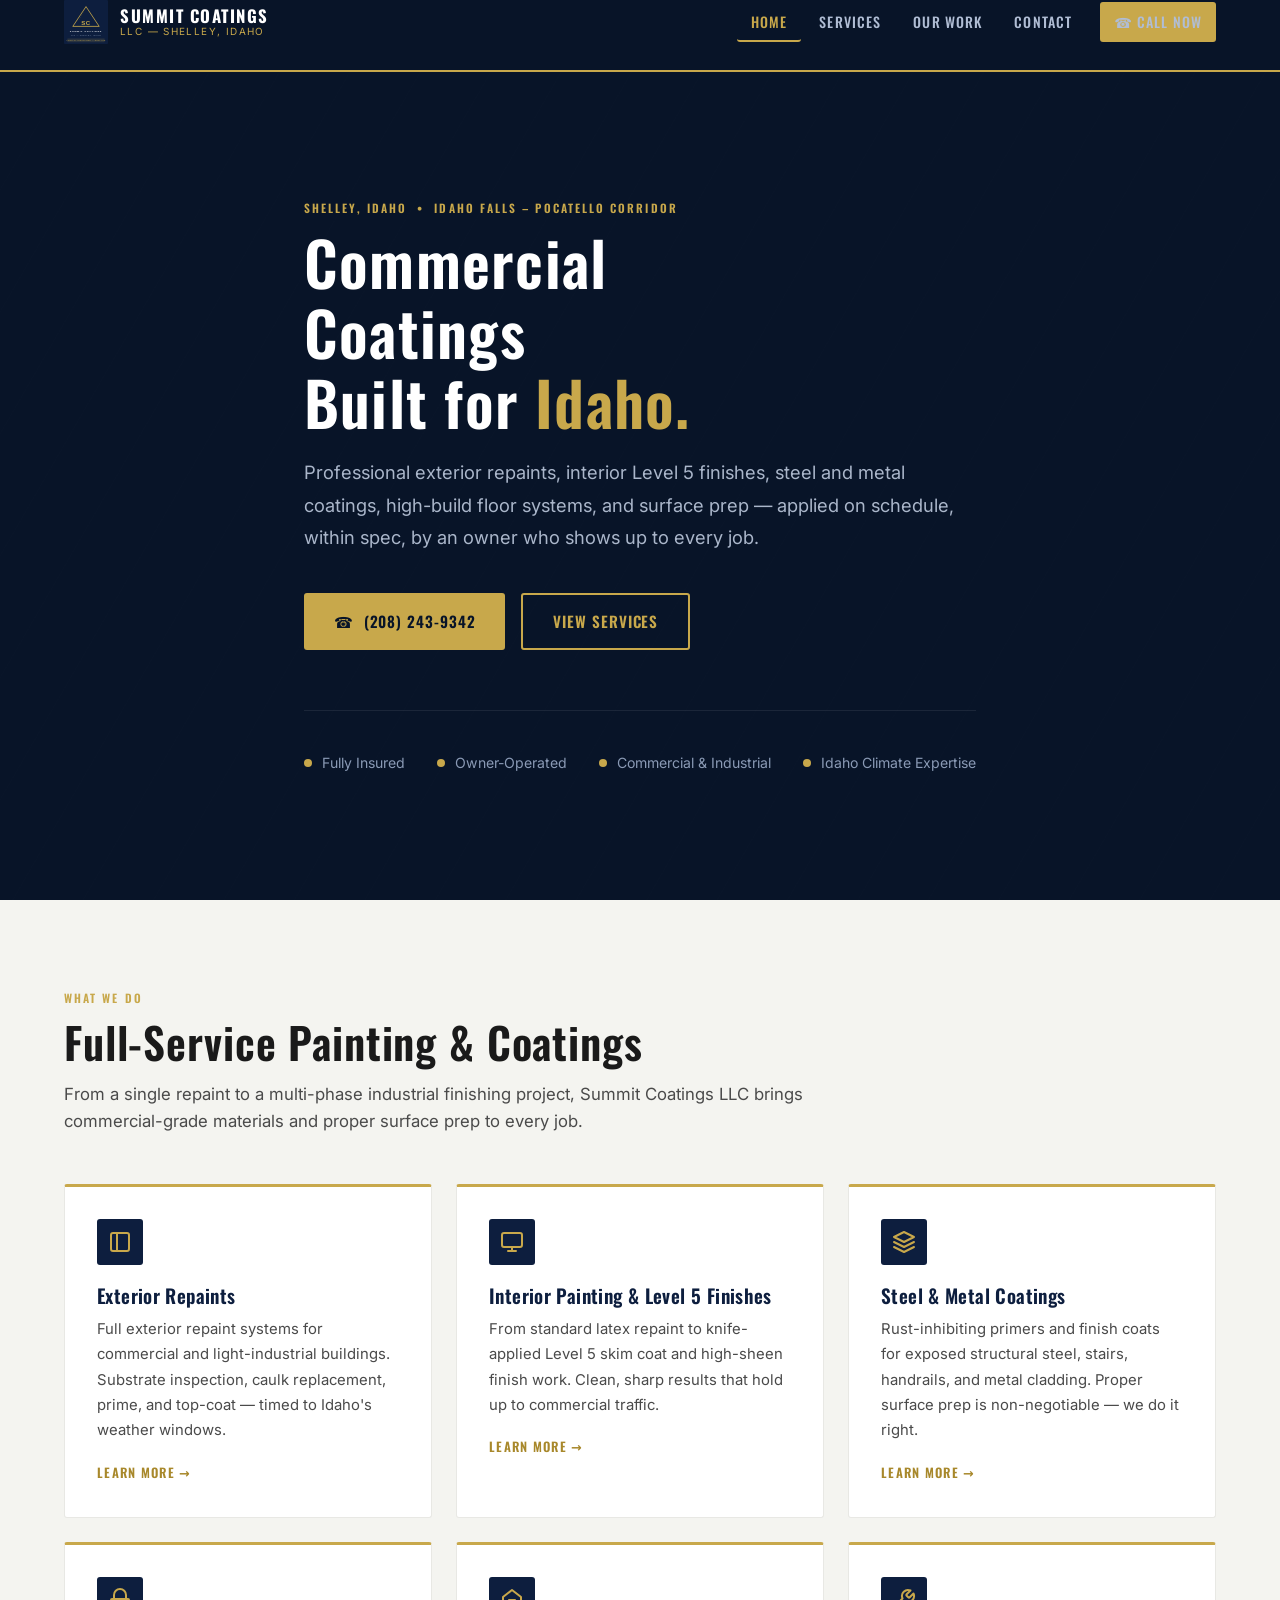
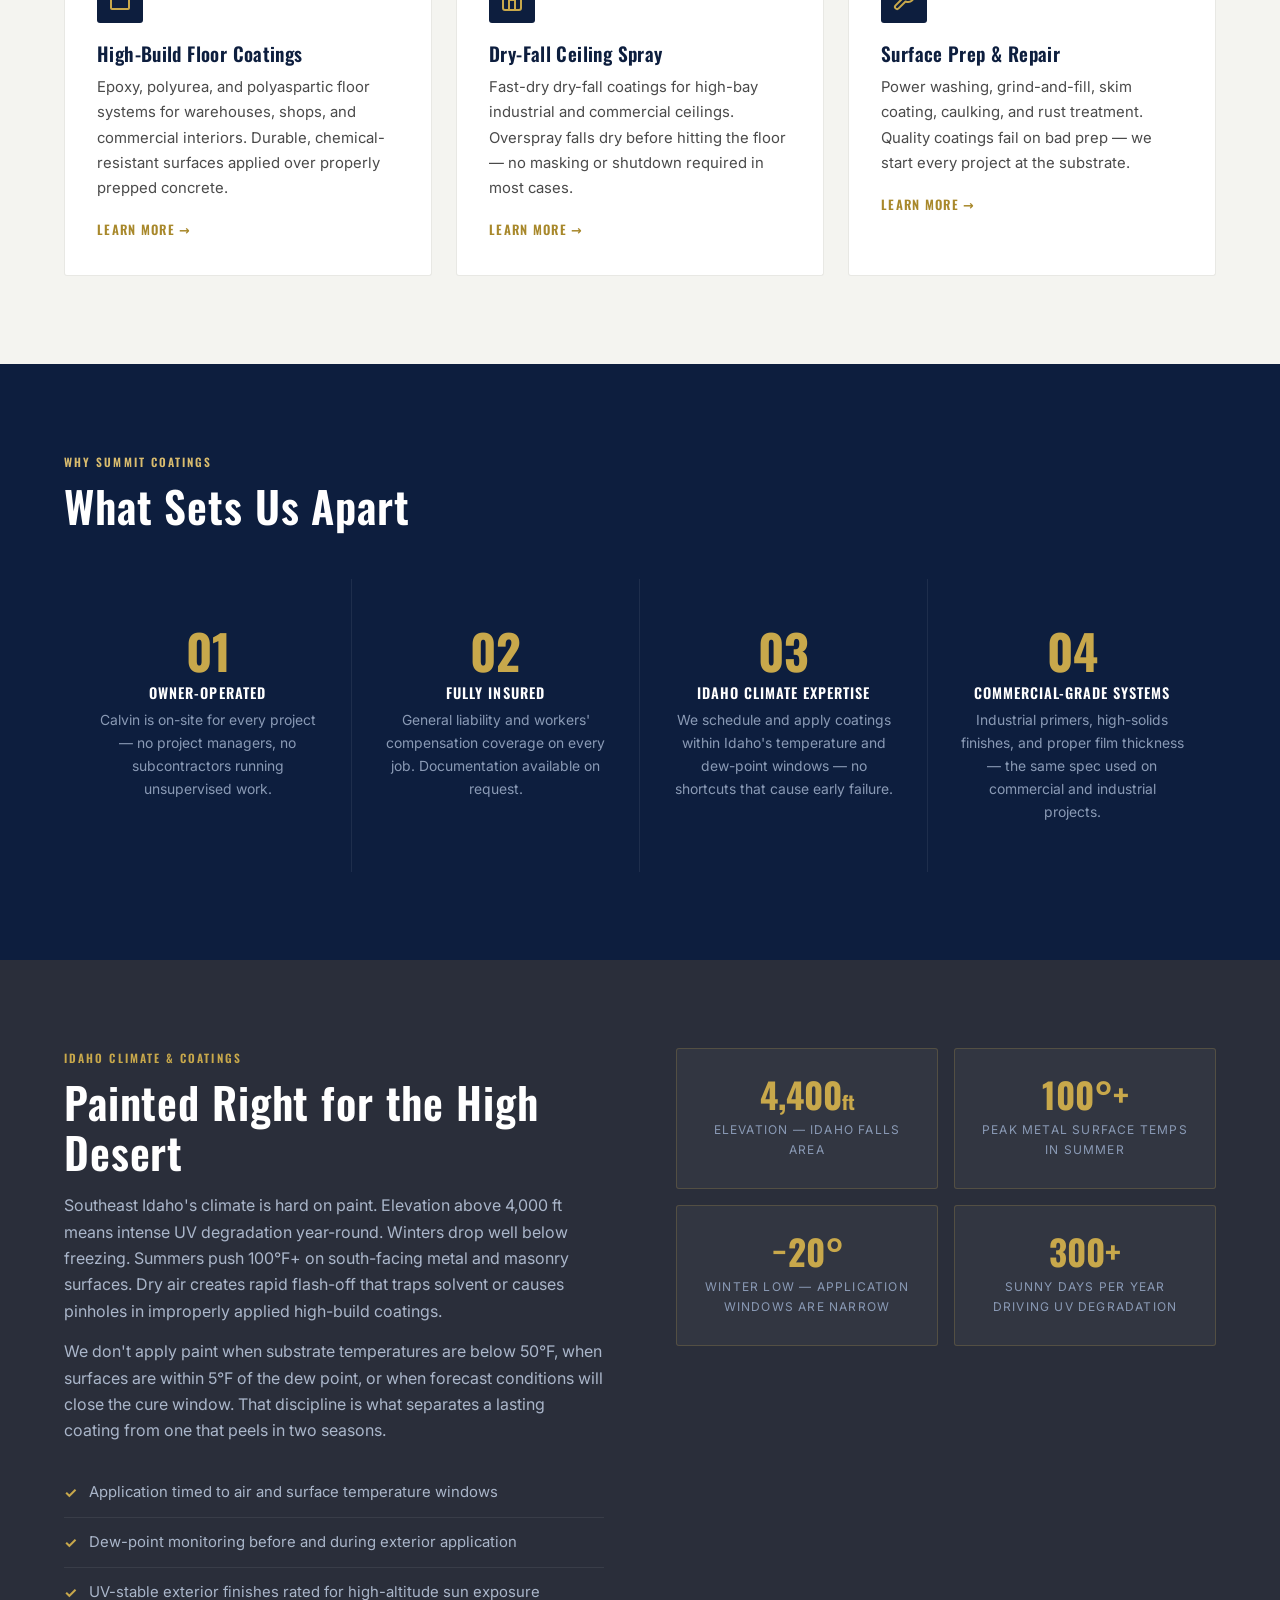
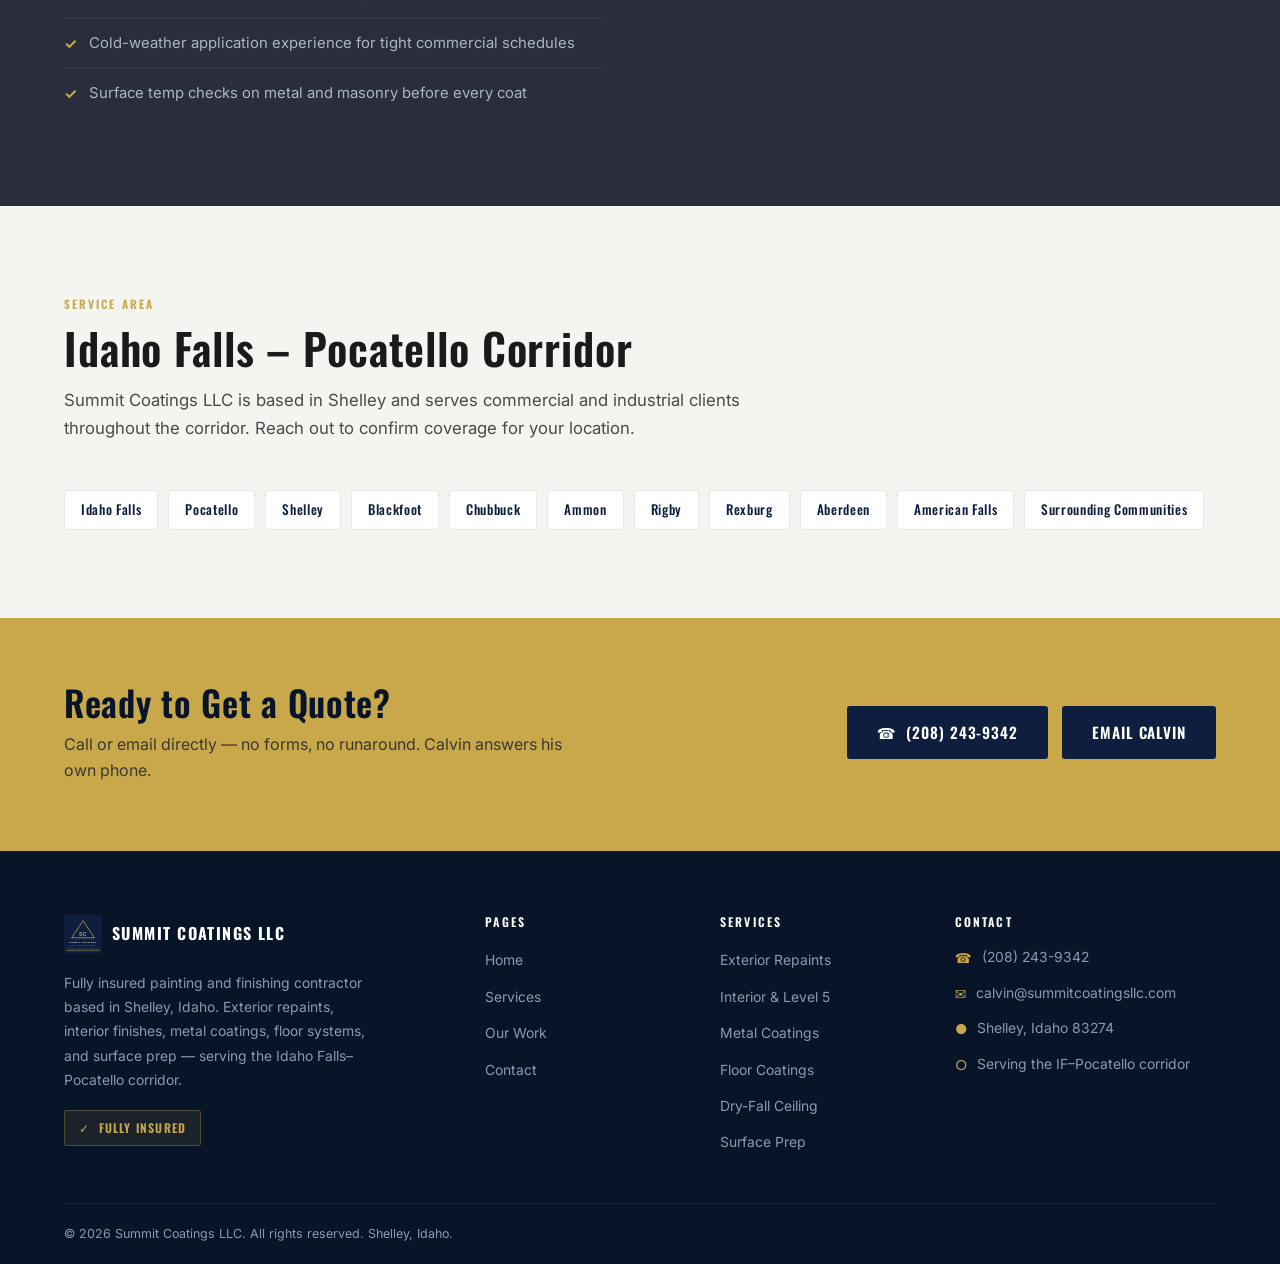
==== index.html @ 4058d441 "Initial commit: Summit Coatings LLC marketing site (4 pages, mobile-responsive, no framework)" ====
<!DOCTYPE html>
<html lang="en">
<head>
  <meta charset="UTF-8">
  <meta name="viewport" content="width=device-width, initial-scale=1.0">
  <title>Summit Coatings LLC — Commercial Painting & Coatings | Shelley, Idaho</title>
  <meta name="description" content="Summit Coatings LLC is a fully insured painting and finishing contractor based in Shelley, Idaho, serving the Idaho Falls–Pocatello corridor. Exterior repaints, interior Level 5 finishes, metal coatings, floor systems, and more.">
  <link rel="stylesheet" href="css/styles.css">
  <!-- Favicon placeholder — add favicon.ico/favicon.svg to root when available -->
</head>
<body>

  <!-- ======================================================
       HEADER
  ====================================================== -->
  <header class="site-header" id="site-header">
    <div class="container">
      <div class="header-inner">

        <a href="index.html" class="site-logo">
          <!-- Replace images/logo.svg with your actual logo file (PNG or SVG recommended) -->
          <img src="images/logo.svg" alt="Summit Coatings LLC" width="44" height="44">
          <div class="logo-text">
            <span class="co">Summit Coatings</span>
            <span class="tl">LLC &mdash; Shelley, Idaho</span>
          </div>
        </a>

        <nav class="site-nav" id="site-nav" aria-label="Primary navigation">
          <a href="index.html" class="active">Home</a>
          <a href="services.html">Services</a>
          <a href="portfolio.html">Our Work</a>
          <a href="contact.html">Contact</a>
          <a href="tel:+12082439342" class="btn btn--gold nav-cta">&#9742; Call Now</a>
        </nav>

        <button class="hamburger" id="hamburger" aria-label="Toggle navigation menu" aria-expanded="false">
          <span></span><span></span><span></span>
        </button>

      </div>
    </div>
  </header>

  <!-- Mobile navigation overlay -->
  <nav class="mobile-nav" id="mobile-nav" aria-label="Mobile navigation">
    <a href="index.html" class="active">Home</a>
    <a href="services.html">Services</a>
    <a href="portfolio.html">Our Work</a>
    <a href="contact.html">Contact</a>
    <div class="mobile-cta">
      <a href="tel:+12082439342" class="btn btn--gold">&#9742;&nbsp; (208) 243-9342</a>
      <a href="mailto:calvin@summitcoatingsllc.com" class="btn btn--outline">Email Us</a>
    </div>
  </nav>


  <!-- ======================================================
       HERO
  ====================================================== -->
  <section class="home-hero" aria-label="Hero">
    <!-- Replace images/hero-bg.jpg with a high-quality job site or finished project photo -->
    <div class="hero-bg" role="presentation"></div>

    <div class="container">
      <div class="home-hero-content">
        <span class="label">Shelley, Idaho &nbsp;&bull;&nbsp; Idaho Falls – Pocatello Corridor</span>
        <h1>Commercial Coatings<br>Built for <em>Idaho.</em></h1>
        <p class="hero-sub">
          Professional exterior repaints, interior Level&nbsp;5 finishes, steel and metal coatings,
          high-build floor systems, and surface prep — applied on schedule, within spec,
          by an owner who shows up to every job.
        </p>
        <div class="hero-actions">
          <a href="tel:+12082439342" class="btn btn--gold">&#9742;&nbsp; (208) 243-9342</a>
          <a href="services.html" class="btn btn--outline">View Services</a>
        </div>

        <div class="hero-trust">
          <div class="trust-item"><span class="trust-dot"></span> Fully Insured</div>
          <div class="trust-item"><span class="trust-dot"></span> Owner-Operated</div>
          <div class="trust-item"><span class="trust-dot"></span> Commercial &amp; Industrial</div>
          <div class="trust-item"><span class="trust-dot"></span> Idaho Climate Expertise</div>
        </div>
      </div>
    </div>
  </section>


  <!-- ======================================================
       SERVICES OVERVIEW
  ====================================================== -->
  <section class="section section--tint" id="services-overview">
    <div class="container">
      <div class="sec-hd fade-in">
        <span class="label">What We Do</span>
        <h2>Full-Service Painting &amp; Coatings</h2>
        <p>From a single repaint to a multi-phase industrial finishing project, Summit Coatings LLC brings commercial-grade materials and proper surface prep to every job.</p>
      </div>

      <div class="services-grid">

        <div class="svc-card fade-in delay-1">
          <div class="card-icon" aria-hidden="true">
            <svg width="24" height="24" viewBox="0 0 24 24" fill="none" stroke="currentColor" stroke-width="2" stroke-linecap="round" stroke-linejoin="round"><rect x="3" y="3" width="18" height="18" rx="2"/><path d="M9 3v18"/></svg>
          </div>
          <h3>Exterior Repaints</h3>
          <p>Full exterior repaint systems for commercial and light-industrial buildings. Substrate inspection, caulk replacement, prime, and top-coat — timed to Idaho's weather windows.</p>
          <a href="services.html#exterior" class="card-more">Learn more &rarr;</a>
        </div>

        <div class="svc-card fade-in delay-2">
          <div class="card-icon" aria-hidden="true">
            <svg width="24" height="24" viewBox="0 0 24 24" fill="none" stroke="currentColor" stroke-width="2" stroke-linecap="round" stroke-linejoin="round"><rect x="2" y="3" width="20" height="14" rx="2"/><path d="M8 21h8M12 17v4"/></svg>
          </div>
          <h3>Interior Painting &amp; Level&nbsp;5 Finishes</h3>
          <p>From standard latex repaint to knife-applied Level&nbsp;5 skim coat and high-sheen finish work. Clean, sharp results that hold up to commercial traffic.</p>
          <a href="services.html#interior" class="card-more">Learn more &rarr;</a>
        </div>

        <div class="svc-card fade-in delay-3">
          <div class="card-icon" aria-hidden="true">
            <svg width="24" height="24" viewBox="0 0 24 24" fill="none" stroke="currentColor" stroke-width="2" stroke-linecap="round" stroke-linejoin="round"><path d="M12 2L2 7l10 5 10-5-10-5z"/><path d="M2 17l10 5 10-5"/><path d="M2 12l10 5 10-5"/></svg>
          </div>
          <h3>Steel &amp; Metal Coatings</h3>
          <p>Rust-inhibiting primers and finish coats for exposed structural steel, stairs, handrails, and metal cladding. Proper surface prep is non-negotiable — we do it right.</p>
          <a href="services.html#metal" class="card-more">Learn more &rarr;</a>
        </div>

        <div class="svc-card fade-in delay-1">
          <div class="card-icon" aria-hidden="true">
            <svg width="24" height="24" viewBox="0 0 24 24" fill="none" stroke="currentColor" stroke-width="2" stroke-linecap="round" stroke-linejoin="round"><rect x="3" y="11" width="18" height="10" rx="1"/><path d="M6 11V7a6 6 0 0 1 12 0v4"/></svg>
          </div>
          <h3>High-Build Floor Coatings</h3>
          <p>Epoxy, polyurea, and polyaspartic floor systems for warehouses, shops, and commercial interiors. Durable, chemical-resistant surfaces applied over properly prepped concrete.</p>
          <a href="services.html#floor" class="card-more">Learn more &rarr;</a>
        </div>

        <div class="svc-card fade-in delay-2">
          <div class="card-icon" aria-hidden="true">
            <svg width="24" height="24" viewBox="0 0 24 24" fill="none" stroke="currentColor" stroke-width="2" stroke-linecap="round" stroke-linejoin="round"><path d="M3 9l9-7 9 7v11a2 2 0 0 1-2 2H5a2 2 0 0 1-2-2z"/><polyline points="9 22 9 12 15 12 15 22"/></svg>
          </div>
          <h3>Dry-Fall Ceiling Spray</h3>
          <p>Fast-dry dry-fall coatings for high-bay industrial and commercial ceilings. Overspray falls dry before hitting the floor — no masking or shutdown required in most cases.</p>
          <a href="services.html#ceiling" class="card-more">Learn more &rarr;</a>
        </div>

        <div class="svc-card fade-in delay-3">
          <div class="card-icon" aria-hidden="true">
            <svg width="24" height="24" viewBox="0 0 24 24" fill="none" stroke="currentColor" stroke-width="2" stroke-linecap="round" stroke-linejoin="round"><path d="M14.7 6.3a1 1 0 0 0 0 1.4l1.6 1.6a1 1 0 0 0 1.4 0l3.77-3.77a6 6 0 0 1-7.94 7.94l-6.91 6.91a2.12 2.12 0 0 1-3-3l6.91-6.91a6 6 0 0 1 7.94-7.94l-3.76 3.76z"/></svg>
          </div>
          <h3>Surface Prep &amp; Repair</h3>
          <p>Power washing, grind-and-fill, skim coating, caulking, and rust treatment. Quality coatings fail on bad prep — we start every project at the substrate.</p>
          <a href="services.html#prep" class="card-more">Learn more &rarr;</a>
        </div>

      </div>
    </div>
  </section>


  <!-- ======================================================
       WHY SUMMIT COATINGS
  ====================================================== -->
  <section class="section section--dark" id="why-us">
    <div class="container">
      <div class="sec-hd sec-hd--light fade-in">
        <span class="label">Why Summit Coatings</span>
        <h2>What Sets Us Apart</h2>
      </div>
      <div class="why-grid">
        <div class="why-item fade-in delay-1">
          <div class="why-num">01</div>
          <h4>Owner-Operated</h4>
          <p>Calvin is on-site for every project — no project managers, no subcontractors running unsupervised work.</p>
        </div>
        <div class="why-item fade-in delay-2">
          <div class="why-num">02</div>
          <h4>Fully Insured</h4>
          <p>General liability and workers' compensation coverage on every job. Documentation available on request.</p>
        </div>
        <div class="why-item fade-in delay-3">
          <div class="why-num">03</div>
          <h4>Idaho Climate Expertise</h4>
          <p>We schedule and apply coatings within Idaho's temperature and dew-point windows — no shortcuts that cause early failure.</p>
        </div>
        <div class="why-item fade-in delay-4">
          <div class="why-num">04</div>
          <h4>Commercial-Grade Systems</h4>
          <p>Industrial primers, high-solids finishes, and proper film thickness — the same spec used on commercial and industrial projects.</p>
        </div>
      </div>
    </div>
  </section>


  <!-- ======================================================
       IDAHO CLIMATE CALLOUT
  ====================================================== -->
  <section class="section section--graph" id="idaho-climate">
    <div class="container">
      <div class="climate-wrap">

        <div class="fade-in">
          <span class="label">Idaho Climate &amp; Coatings</span>
          <h2>Painted Right for the High Desert</h2>
          <p>
            Southeast Idaho's climate is hard on paint. Elevation above 4,000 ft means intense UV
            degradation year-round. Winters drop well below freezing. Summers push 100°F+ on south-facing
            metal and masonry surfaces. Dry air creates rapid flash-off that traps solvent or causes
            pinholes in improperly applied high-build coatings.
          </p>
          <p>
            We don't apply paint when substrate temperatures are below 50°F, when surfaces are within
            5°F of the dew point, or when forecast conditions will close the cure window. That discipline
            is what separates a lasting coating from one that peels in two seasons.
          </p>
          <ul class="climate-list">
            <li><span class="cli-check">&#10003;</span> Application timed to air and surface temperature windows</li>
            <li><span class="cli-check">&#10003;</span> Dew-point monitoring before and during exterior application</li>
            <li><span class="cli-check">&#10003;</span> UV-stable exterior finishes rated for high-altitude sun exposure</li>
            <li><span class="cli-check">&#10003;</span> Cold-weather application experience for tight commercial schedules</li>
            <li><span class="cli-check">&#10003;</span> Surface temp checks on metal and masonry before every coat</li>
          </ul>
        </div>

        <div class="fade-in delay-2">
          <div class="climate-stats">
            <div class="cli-stat">
              <div class="cli-val">4,400<span style="font-size:1.2rem">ft</span></div>
              <div class="cli-lbl">Elevation — Idaho Falls area</div>
            </div>
            <div class="cli-stat">
              <div class="cli-val">100°+</div>
              <div class="cli-lbl">Peak metal surface temps in summer</div>
            </div>
            <div class="cli-stat">
              <div class="cli-val">−20°</div>
              <div class="cli-lbl">Winter low &mdash; application windows are narrow</div>
            </div>
            <div class="cli-stat">
              <div class="cli-val">300+</div>
              <div class="cli-lbl">Sunny days per year driving UV degradation</div>
            </div>
          </div>
        </div>

      </div>
    </div>
  </section>


  <!-- ======================================================
       SERVICE AREA
  ====================================================== -->
  <section class="section service-area-section section--tint" id="service-area">
    <div class="container">
      <div class="sec-hd fade-in">
        <span class="label">Service Area</span>
        <h2>Idaho Falls – Pocatello Corridor</h2>
        <p>Summit Coatings LLC is based in Shelley and serves commercial and industrial clients throughout the corridor. Reach out to confirm coverage for your location.</p>
      </div>
      <div class="area-tags fade-in">
        <span class="area-tag">Idaho Falls</span>
        <span class="area-tag">Pocatello</span>
        <span class="area-tag">Shelley</span>
        <span class="area-tag">Blackfoot</span>
        <span class="area-tag">Chubbuck</span>
        <span class="area-tag">Ammon</span>
        <span class="area-tag">Rigby</span>
        <span class="area-tag">Rexburg</span>
        <span class="area-tag">Aberdeen</span>
        <span class="area-tag">American Falls</span>
        <span class="area-tag">Surrounding Communities</span>
      </div>
    </div>
  </section>


  <!-- ======================================================
       CTA BAND
  ====================================================== -->
  <section class="cta-band">
    <div class="container">
      <div class="cta-inner">
        <div class="cta-text">
          <h2>Ready to Get a Quote?</h2>
          <p>Call or email directly — no forms, no runaround. Calvin answers his own phone.</p>
        </div>
        <div class="cta-btns">
          <a href="tel:+12082439342" class="btn btn--navy">&#9742;&nbsp; (208) 243-9342</a>
          <a href="mailto:calvin@summitcoatingsllc.com" class="btn btn--navy">Email Calvin</a>
        </div>
      </div>
    </div>
  </section>


  <!-- ======================================================
       FOOTER
  ====================================================== -->
  <footer class="site-footer">
    <div class="container">
      <div class="footer-grid">

        <!-- Brand -->
        <div class="footer-brand">
          <div class="f-logo">
            <!-- Replace images/logo.svg with your actual logo file -->
            <img src="images/logo.svg" alt="Summit Coatings LLC" width="38" height="38">
            <span class="co">Summit Coatings LLC</span>
          </div>
          <p>Fully insured painting and finishing contractor based in Shelley, Idaho. Exterior repaints, interior finishes, metal coatings, floor systems, and surface prep — serving the Idaho Falls–Pocatello corridor.</p>
          <span class="f-insured">&#10003;&nbsp; Fully Insured</span>
        </div>

        <!-- Pages -->
        <div class="footer-col">
          <h4>Pages</h4>
          <ul>
            <li><a href="index.html">Home</a></li>
            <li><a href="services.html">Services</a></li>
            <li><a href="portfolio.html">Our Work</a></li>
            <li><a href="contact.html">Contact</a></li>
          </ul>
        </div>

        <!-- Services -->
        <div class="footer-col">
          <h4>Services</h4>
          <ul>
            <li><a href="services.html#exterior">Exterior Repaints</a></li>
            <li><a href="services.html#interior">Interior &amp; Level&nbsp;5</a></li>
            <li><a href="services.html#metal">Metal Coatings</a></li>
            <li><a href="services.html#floor">Floor Coatings</a></li>
            <li><a href="services.html#ceiling">Dry-Fall Ceiling</a></li>
            <li><a href="services.html#prep">Surface Prep</a></li>
          </ul>
        </div>

        <!-- Contact -->
        <div class="footer-col">
          <h4>Contact</h4>
          <div class="f-contact-item">
            <span class="ico">&#9742;</span>
            <a href="tel:+12082439342">(208) 243-9342</a>
          </div>
          <div class="f-contact-item">
            <span class="ico">&#9993;</span>
            <a href="mailto:calvin@summitcoatingsllc.com">calvin@summitcoatingsllc.com</a>
          </div>
          <div class="f-contact-item">
            <span class="ico">&#9679;</span>
            <span>Shelley, Idaho 83274</span>
          </div>
          <div class="f-contact-item">
            <span class="ico">&#9675;</span>
            <span>Serving the IF–Pocatello corridor</span>
          </div>
        </div>

      </div><!-- /footer-grid -->

      <div class="footer-bottom">
        <p>&copy; <span id="yr"></span> Summit Coatings LLC. All rights reserved. Shelley, Idaho.</p>

        <!-- ================================================
             LICENSE PLACEHOLDER
             When your Idaho contractor license is issued,
             replace this comment block with a visible span:
             <span class="f-lic">Idaho Contractor License #RCE-XXXXXX</span>
             ================================================ -->
        <span class="f-lic"><!-- Idaho Contractor License # — add when issued --></span>
      </div>

    </div>
  </footer>

  <script src="js/main.js"></script>
  <script>document.getElementById('yr').textContent = new Date().getFullYear();</script>
</body>
</html>
---- css/styles.css ----
/* =============================================================
   SUMMIT COATINGS LLC — MAIN STYLESHEET
   summitcoatingsllc.com
   ============================================================= */

/* --- Google Fonts --- */
@import url('https://fonts.googleapis.com/css2?family=Oswald:wght@400;500;600;700&family=Inter:wght@400;500;600&display=swap');

/* --- CSS Custom Properties --- */
:root {
  --navy:          #0d1e3e;
  --navy-dark:     #081428;
  --navy-mid:      #162a52;
  --graphite:      #2a2e3a;
  --graphite-mid:  #3d4251;
  --graphite-pale: #5a6272;
  --gold:          #c8a84b;
  --gold-light:    #d9bc6e;
  --gold-dark:     #a8882b;
  --white:         #ffffff;
  --off-white:     #f4f4f0;
  --light-grey:    #e8e8e4;
  --text-dark:     #1a1a1a;
  --text-mid:      #4a4a4a;
  --text-light:    #8a9ab5;

  --font-heading: 'Oswald', system-ui, sans-serif;
  --font-body:    'Inter', system-ui, -apple-system, sans-serif;

  --header-h:   72px;
  --max-w:      1200px;
  --sec-pad:    88px;
  --radius:     3px;

  --ease:       0.25s ease;
  --shadow-sm:  0 2px 8px rgba(0,0,0,0.12);
  --shadow-md:  0 4px 24px rgba(0,0,0,0.18);
  --shadow-lg:  0 8px 40px rgba(0,0,0,0.26);
}

/* --- Reset --- */
*, *::before, *::after { box-sizing: border-box; margin: 0; padding: 0; }
html  { scroll-behavior: smooth; font-size: 16px; }
body  {
  font-family: var(--font-body);
  color: var(--text-dark);
  background: var(--white);
  line-height: 1.65;
  -webkit-font-smoothing: antialiased;
}
img   { max-width: 100%; height: auto; display: block; }
a     { text-decoration: none; color: inherit; }
ul    { list-style: none; }
button { cursor: pointer; border: none; background: none; font-family: inherit; }

/* --- Typography --- */
h1, h2, h3, h4, h5 {
  font-family: var(--font-heading);
  font-weight: 600;
  line-height: 1.15;
  letter-spacing: 0.02em;
}
h1 { font-size: clamp(2.2rem, 5vw, 3.8rem); }
h2 { font-size: clamp(1.8rem, 3.5vw, 2.7rem); }
h3 { font-size: clamp(1.25rem, 2.5vw, 1.7rem); }
h4 { font-size: 1.1rem; }
p  { max-width: 68ch; }

.label {
  display: block;
  font-family: var(--font-heading);
  font-size: 0.72rem;
  font-weight: 600;
  letter-spacing: 0.18em;
  text-transform: uppercase;
  color: var(--gold);
  margin-bottom: 10px;
}

/* --- Layout --- */
.container {
  max-width: var(--max-w);
  margin: 0 auto;
  padding: 0 24px;
}
.section        { padding: var(--sec-pad) 0; }
.section--dark  { background: var(--navy);    color: var(--white); }
.section--graph { background: var(--graphite);color: var(--white); }
.section--tint  { background: var(--off-white); }

/* --- Buttons --- */
.btn {
  display: inline-flex;
  align-items: center;
  justify-content: center;
  gap: 8px;
  padding: 14px 30px;
  font-family: var(--font-heading);
  font-size: 0.95rem;
  font-weight: 600;
  letter-spacing: 0.06em;
  text-transform: uppercase;
  border-radius: var(--radius);
  transition: all var(--ease);
  white-space: nowrap;
  cursor: pointer;
}
.btn--gold {
  background: var(--gold);
  color: var(--navy-dark);
}
.btn--gold:hover {
  background: var(--gold-light);
  transform: translateY(-2px);
  box-shadow: var(--shadow-md);
}
.btn--outline {
  border: 2px solid var(--gold);
  color: var(--gold);
  background: transparent;
}
.btn--outline:hover {
  background: var(--gold);
  color: var(--navy-dark);
}
.btn--navy {
  background: var(--navy);
  color: var(--white);
}
.btn--navy:hover { background: var(--navy-mid); }

/* =============================================
   HEADER & NAVIGATION
   ============================================= */
.site-header {
  position: fixed;
  top: 0; left: 0; right: 0;
  height: var(--header-h);
  background: var(--navy-dark);
  border-bottom: 2px solid var(--gold);
  z-index: 1000;
  transition: background var(--ease);
}
.site-header.scrolled {
  background: rgba(8, 20, 40, 0.97);
  backdrop-filter: blur(10px);
}
.header-inner {
  display: flex;
  align-items: center;
  justify-content: space-between;
  height: 100%;
}

/* Logo */
.site-logo {
  display: flex;
  align-items: center;
  gap: 12px;
  flex-shrink: 0;
}
.site-logo img { height: 44px; width: auto; }
.logo-text { display: flex; flex-direction: column; line-height: 1.1; }
.logo-text .co {
  font-family: var(--font-heading);
  font-size: 1.05rem;
  font-weight: 700;
  color: var(--white);
  letter-spacing: 0.09em;
  text-transform: uppercase;
}
.logo-text .tl {
  font-size: 0.62rem;
  color: var(--gold);
  letter-spacing: 0.14em;
  text-transform: uppercase;
}

/* Desktop nav */
.site-nav {
  display: flex;
  align-items: center;
  gap: 4px;
}
.site-nav a {
  font-family: var(--font-heading);
  font-size: 0.88rem;
  font-weight: 500;
  letter-spacing: 0.08em;
  text-transform: uppercase;
  color: #b0bdd4;
  padding: 8px 14px;
  border-radius: var(--radius);
  transition: color var(--ease);
  position: relative;
}
.site-nav a:hover { color: var(--gold); }
.site-nav a.active {
  color: var(--gold);
  border-bottom: 2px solid var(--gold);
  padding-bottom: 6px;
}
.site-nav .nav-cta { margin-left: 10px; }

/* Hamburger */
.hamburger {
  display: none;
  flex-direction: column;
  gap: 5px;
  padding: 8px;
  z-index: 1001;
}
.hamburger span {
  display: block;
  width: 26px;
  height: 2px;
  background: var(--white);
  border-radius: 2px;
  transition: all 0.3s ease;
}
.hamburger.open span:nth-child(1) { transform: translateY(7px) rotate(45deg); }
.hamburger.open span:nth-child(2) { opacity: 0; }
.hamburger.open span:nth-child(3) { transform: translateY(-7px) rotate(-45deg); }

/* Mobile nav overlay */
.mobile-nav {
  display: none;
  position: fixed;
  top: var(--header-h);
  left: 0; right: 0; bottom: 0;
  background: var(--navy-dark);
  flex-direction: column;
  padding: 32px 24px;
  gap: 4px;
  z-index: 999;
  overflow-y: auto;
}
.mobile-nav.open { display: flex; }
.mobile-nav a {
  font-family: var(--font-heading);
  font-size: 1.5rem;
  font-weight: 600;
  letter-spacing: 0.06em;
  text-transform: uppercase;
  color: var(--white);
  padding: 18px 0;
  border-bottom: 1px solid var(--graphite-mid);
  transition: color var(--ease);
}
.mobile-nav a:hover, .mobile-nav a.active { color: var(--gold); }
.mobile-cta {
  margin-top: 32px;
  display: flex;
  flex-direction: column;
  gap: 12px;
}

/* =============================================
   PAGE HERO (inner pages)
   ============================================= */
.page-hero {
  padding-top: calc(var(--header-h) + 56px);
  padding-bottom: 56px;
  background: var(--navy);
  position: relative;
  overflow: hidden;
}
.page-hero::before {
  content: '';
  position: absolute;
  inset: 0;
  background: repeating-linear-gradient(
    -45deg,
    transparent,
    transparent 40px,
    rgba(255,255,255,0.015) 40px,
    rgba(255,255,255,0.015) 41px
  );
}
.page-hero::after {
  content: '';
  position: absolute;
  bottom: 0; left: 0; right: 0;
  height: 3px;
  background: var(--gold);
}
.page-hero h1       { color: var(--white); margin-bottom: 14px; position: relative; }
.page-hero p        { color: var(--text-light); font-size: 1.1rem; max-width: 60ch; position: relative; }
.page-hero .label   { color: var(--gold-light); }

/* =============================================
   HOME HERO
   ============================================= */
.home-hero {
  min-height: 100vh;
  display: flex;
  align-items: center;
  position: relative;
  background: var(--navy-dark);
  overflow: hidden;
  padding-top: var(--header-h);
}
.hero-bg {
  position: absolute;
  inset: 0;
  background-image: url('../images/hero-bg.jpg');
  background-size: cover;
  background-position: center;
  opacity: 0.18;
}
/* Diagonal stripe texture overlay */
.hero-bg::after {
  content: '';
  position: absolute;
  inset: 0;
  background: repeating-linear-gradient(
    -60deg,
    transparent,
    transparent 60px,
    rgba(255,255,255,0.02) 60px,
    rgba(255,255,255,0.02) 61px
  );
}
.home-hero-content {
  position: relative;
  z-index: 1;
  padding: 80px 0;
  max-width: 760px;
}
.home-hero h1 {
  color: var(--white);
  margin-bottom: 20px;
  max-width: 16ch;
}
.home-hero h1 em {
  color: var(--gold);
  font-style: normal;
}
.hero-sub {
  font-size: clamp(1rem, 2vw, 1.15rem);
  color: #aab6ca;
  margin-bottom: 40px;
  max-width: 56ch;
  line-height: 1.75;
}
.hero-actions {
  display: flex;
  gap: 16px;
  flex-wrap: wrap;
}
.hero-trust {
  display: flex;
  gap: 32px;
  margin-top: 60px;
  flex-wrap: wrap;
  padding-top: 40px;
  border-top: 1px solid rgba(255,255,255,0.08);
}
.trust-item {
  display: flex;
  align-items: center;
  gap: 10px;
  font-size: 0.88rem;
  color: #8a9ab5;
}
.trust-dot {
  width: 8px;
  height: 8px;
  background: var(--gold);
  border-radius: 50%;
  flex-shrink: 0;
}

/* =============================================
   SECTION HEADER
   ============================================= */
.sec-hd { margin-bottom: 48px; }
.sec-hd h2 { margin-bottom: 14px; }
.sec-hd p  { color: var(--text-mid); font-size: 1.05rem; }
.sec-hd--light h2 { color: var(--white); }
.sec-hd--light p  { color: var(--text-light); }
.sec-hd--light .label { color: var(--gold-light); }

/* =============================================
   SERVICE CARDS (home overview)
   ============================================= */
.services-grid {
  display: grid;
  grid-template-columns: repeat(auto-fill, minmax(320px, 1fr));
  gap: 24px;
}
.svc-card {
  background: var(--white);
  border: 1px solid var(--light-grey);
  border-top: 3px solid var(--gold);
  padding: 32px;
  border-radius: var(--radius);
  transition: box-shadow var(--ease), transform var(--ease);
}
.svc-card:hover {
  box-shadow: var(--shadow-md);
  transform: translateY(-3px);
}
.card-icon {
  width: 46px;
  height: 46px;
  background: var(--navy);
  border-radius: var(--radius);
  display: flex;
  align-items: center;
  justify-content: center;
  margin-bottom: 20px;
  color: var(--gold);
  font-size: 1.3rem;
}
.svc-card h3 { color: var(--navy); margin-bottom: 10px; font-size: 1.2rem; }
.svc-card p  { color: var(--text-mid); font-size: 0.93rem; line-height: 1.7; max-width: none; }
.card-more {
  display: inline-flex;
  align-items: center;
  gap: 6px;
  margin-top: 18px;
  font-family: var(--font-heading);
  font-size: 0.8rem;
  font-weight: 600;
  letter-spacing: 0.1em;
  text-transform: uppercase;
  color: var(--gold-dark);
  transition: gap var(--ease);
}
.card-more:hover { gap: 10px; }

/* =============================================
   WHY US STRIP (home)
   ============================================= */
.why-grid {
  display: grid;
  grid-template-columns: repeat(4, 1fr);
  gap: 0;
}
.why-item {
  padding: 48px 32px;
  border-right: 1px solid rgba(255,255,255,0.07);
  text-align: center;
}
.why-item:last-child { border-right: none; }
.why-num {
  font-family: var(--font-heading);
  font-size: 3rem;
  font-weight: 700;
  color: var(--gold);
  line-height: 1;
  margin-bottom: 10px;
}
.why-item h4 {
  color: var(--white);
  margin-bottom: 8px;
  font-size: 0.9rem;
  letter-spacing: 0.07em;
  text-transform: uppercase;
}
.why-item p { color: var(--text-light); font-size: 0.87rem; margin: 0 auto; }

/* =============================================
   CLIMATE SECTION
   ============================================= */
.climate-wrap {
  display: grid;
  grid-template-columns: 1fr 1fr;
  gap: 72px;
  align-items: start;
}
.climate-wrap h2       { color: var(--white); margin-bottom: 16px; }
.climate-wrap > div p  { color: #aab6ca; max-width: none; margin-bottom: 14px; }
.climate-list { margin-top: 24px; }
.climate-list li {
  display: flex;
  align-items: flex-start;
  gap: 12px;
  padding: 13px 0;
  border-bottom: 1px solid rgba(255,255,255,0.07);
  color: #aab6ca;
  font-size: 0.93rem;
  line-height: 1.5;
}
.climate-list li:last-child { border-bottom: none; }
.cli-check { color: var(--gold); font-weight: 700; flex-shrink: 0; margin-top: 1px; }
.climate-stats {
  display: grid;
  grid-template-columns: 1fr 1fr;
  gap: 16px;
}
.cli-stat {
  background: rgba(255,255,255,0.04);
  border: 1px solid rgba(200,168,75,0.22);
  padding: 28px 20px;
  border-radius: var(--radius);
  text-align: center;
}
.cli-val {
  font-family: var(--font-heading);
  font-size: 2.2rem;
  font-weight: 700;
  color: var(--gold);
  line-height: 1;
  margin-bottom: 8px;
}
.cli-lbl {
  font-size: 0.75rem;
  color: var(--text-light);
  text-transform: uppercase;
  letter-spacing: 0.1em;
}

/* =============================================
   SERVICE AREA
   ============================================= */
.area-tags {
  display: flex;
  flex-wrap: wrap;
  gap: 10px;
  margin-top: 28px;
}
.area-tag {
  background: var(--white);
  border: 1px solid var(--light-grey);
  padding: 8px 16px;
  border-radius: var(--radius);
  font-family: var(--font-heading);
  font-size: 0.83rem;
  font-weight: 500;
  letter-spacing: 0.05em;
  color: var(--navy);
}

/* =============================================
   CTA BANNER
   ============================================= */
.cta-band {
  background: var(--gold);
  padding: 64px 0;
}
.cta-inner {
  display: flex;
  align-items: center;
  justify-content: space-between;
  gap: 32px;
  flex-wrap: wrap;
}
.cta-inner h2 { color: var(--navy-dark); margin-bottom: 8px; font-size: clamp(1.5rem, 3vw, 2.2rem); }
.cta-inner p  { color: rgba(8,20,40,0.75); max-width: 50ch; }
.cta-btns { display: flex; gap: 14px; flex-wrap: wrap; flex-shrink: 0; }

/* =============================================
   SERVICES PAGE — Detail sections
   ============================================= */
.svc-detail {
  padding: 72px 0;
  border-bottom: 1px solid var(--light-grey);
}
.svc-detail:last-of-type { border-bottom: none; }
.svc-detail-inner {
  display: grid;
  grid-template-columns: 1fr 1fr;
  gap: 64px;
  align-items: start;
}
.svc-detail-inner.flip { direction: rtl; }
.svc-detail-inner.flip > * { direction: ltr; }
.svc-detail-img {
  width: 100%;
  aspect-ratio: 4/3;
  object-fit: cover;
  border-radius: var(--radius);
  background: var(--light-grey);
}
/* =============================================
   IMAGE PLACEHOLDERS
   Triggered by JS when an <img> fails to load.
   Real .jpg files dropped into /images/ with the
   correct filename will load normally and never
   activate this placeholder state.
   ============================================= */
.img-placeholder {
  display: flex;
  flex-direction: column;
  align-items: center;
  justify-content: center;
  text-align: center;
  padding: 24px;
  background:
    repeating-linear-gradient(
      -45deg,
      var(--graphite) 0,
      var(--graphite) 18px,
      var(--graphite-mid) 18px,
      var(--graphite-mid) 36px
    );
  color: var(--gold);
  font-family: var(--font-heading);
  letter-spacing: 0.08em;
  border-radius: var(--radius);
  width: 100%;
  aspect-ratio: 4/3;
  position: relative;
  overflow: hidden;
}
.img-placeholder::before {
  content: 'PLACEHOLDER';
  font-size: 0.7rem;
  letter-spacing: 0.2em;
  color: var(--gold-light);
  margin-bottom: 8px;
  padding: 3px 10px;
  border: 1px solid var(--gold);
  border-radius: 2px;
  background: rgba(0,0,0,0.25);
}
.img-placeholder .ph-name {
  font-size: 0.78rem;
  color: var(--off-white);
  word-break: break-all;
  padding: 0 16px;
  margin-top: 2px;
  font-weight: 500;
}
.img-placeholder .ph-label {
  font-size: 0.92rem;
  color: var(--white);
  margin-top: 10px;
  max-width: 90%;
  font-weight: 600;
  line-height: 1.35;
}
.img-placeholder.ph-square { aspect-ratio: 1/1; padding: 8px; }
.img-placeholder.ph-square::before { font-size: 0.5rem; padding: 2px 6px; margin-bottom: 4px; }
.img-placeholder.ph-square .ph-name { font-size: 0.55rem; padding: 0 4px; }
.img-placeholder.ph-square .ph-label { display: none; }
.svc-detail-text h3 {
  color: var(--navy);
  margin-bottom: 14px;
}
.svc-detail-text p {
  color: var(--text-mid);
  margin-bottom: 14px;
  max-width: none;
  font-size: 0.96rem;
}
.svc-list { margin-top: 20px; }
.svc-list li {
  display: flex;
  align-items: flex-start;
  gap: 10px;
  padding: 9px 0;
  color: var(--text-mid);
  font-size: 0.93rem;
  border-bottom: 1px solid var(--light-grey);
}
.svc-list li:last-child { border-bottom: none; }
.svc-list li::before {
  content: '—';
  color: var(--gold-dark);
  font-weight: 700;
  flex-shrink: 0;
  margin-top: 1px;
}

/* Callout box */
.callout {
  background: var(--navy);
  color: var(--white);
  padding: 28px 32px;
  border-radius: var(--radius);
  border-left: 4px solid var(--gold);
  margin-top: 24px;
}
.callout p { color: #aab6ca; max-width: none; font-size: 0.93rem; }
.callout strong { color: var(--gold-light); }

/* =============================================
   PORTFOLIO PAGE
   ============================================= */
.port-cat { padding: 64px 0; }
.port-cat + .port-cat { border-top: 2px solid var(--light-grey); }

.port-cat-hd {
  display: flex;
  align-items: flex-end;
  justify-content: space-between;
  gap: 20px;
  flex-wrap: wrap;
  margin-bottom: 40px;
  padding-bottom: 20px;
  border-bottom: 2px solid var(--gold);
}
.port-cat-hd h2 { color: var(--navy); margin: 0; }

.badge {
  display: inline-flex;
  align-items: center;
  gap: 6px;
  padding: 6px 14px;
  border-radius: var(--radius);
  font-family: var(--font-heading);
  font-size: 0.72rem;
  font-weight: 600;
  letter-spacing: 0.1em;
  text-transform: uppercase;
  white-space: nowrap;
}
.badge--gold { background: var(--navy); color: var(--gold); }
.badge--gray { background: var(--graphite); color: var(--light-grey); }

.port-grid {
  display: grid;
  grid-template-columns: repeat(auto-fill, minmax(300px, 1fr));
  gap: 20px;
}
.port-item {
  overflow: hidden;
  border-radius: var(--radius);
  background: var(--graphite);
  border: 1px solid var(--light-grey);
}
.port-item img {
  width: 100%;
  aspect-ratio: 4/3;
  object-fit: cover;
  display: block;
  transition: transform 0.4s ease;
  background: var(--graphite-mid);
}
.port-item:hover img { transform: scale(1.04); }
.port-cap {
  padding: 16px 18px;
  background: var(--white);
  border-top: 2px solid var(--light-grey);
}
.port-cap h4 { font-size: 0.92rem; color: var(--navy); margin-bottom: 4px; }
.port-cap p  { font-size: 0.8rem; color: var(--text-mid); max-width: none; }

.port-footnote {
  margin-top: 36px;
  padding: 18px 24px;
  background: var(--off-white);
  border-left: 3px solid var(--graphite-pale);
  font-size: 0.84rem;
  color: var(--text-mid);
  line-height: 1.65;
  border-radius: 0 var(--radius) var(--radius) 0;
}
.port-footnote strong { color: var(--text-dark); }

/* =============================================
   CONTACT PAGE
   ============================================= */
.contact-grid {
  display: grid;
  grid-template-columns: 1fr 1fr;
  gap: 56px;
  align-items: start;
}
.contact-method {
  display: flex;
  align-items: flex-start;
  gap: 20px;
  padding: 28px;
  background: var(--off-white);
  border: 1px solid var(--light-grey);
  border-top: 3px solid var(--gold);
  border-radius: var(--radius);
  margin-bottom: 18px;
  transition: box-shadow var(--ease);
}
.contact-method:hover { box-shadow: var(--shadow-md); }
.method-icon {
  width: 50px;
  height: 50px;
  background: var(--navy);
  border-radius: var(--radius);
  display: flex;
  align-items: center;
  justify-content: center;
  color: var(--gold);
  font-size: 1.3rem;
  flex-shrink: 0;
}
.method-info h3 {
  font-family: var(--font-heading);
  font-size: 0.72rem;
  letter-spacing: 0.15em;
  text-transform: uppercase;
  color: var(--graphite-pale);
  margin-bottom: 6px;
}
.method-info a {
  font-family: var(--font-heading);
  font-size: 1.35rem;
  font-weight: 600;
  color: var(--navy);
  transition: color var(--ease);
}
.method-info a:hover { color: var(--gold-dark); }
.method-info p {
  font-size: 0.87rem;
  color: var(--text-mid);
  margin-top: 6px;
  max-width: none;
}

.contact-aside {
  padding: 32px;
  background: var(--navy);
  border-radius: var(--radius);
}
.contact-aside h3 { color: var(--gold); margin-bottom: 16px; font-size: 1.15rem; }
.contact-aside p  { color: #aab6ca; font-size: 0.93rem; max-width: none; margin-bottom: 14px; line-height: 1.7; }
.contact-aside h3 + p { margin-top: 0; }

.area-grid {
  display: grid;
  grid-template-columns: 1fr 1fr;
  gap: 6px;
  margin-top: 16px;
}
.area-grid li {
  display: flex;
  align-items: center;
  gap: 8px;
  font-size: 0.88rem;
  color: #aab6ca;
}
.area-grid li::before { content: '›'; color: var(--gold); font-weight: 700; }

.contact-note {
  margin-top: 24px;
  padding: 16px 20px;
  background: rgba(200,168,75,0.1);
  border: 1px solid rgba(200,168,75,0.25);
  border-radius: var(--radius);
  font-size: 0.85rem;
  color: #aab6ca;
  line-height: 1.6;
}
.contact-note strong { color: var(--gold-light); }

/* =============================================
   FOOTER
   ============================================= */
.site-footer {
  background: var(--navy-dark);
  border-top: 3px solid var(--gold);
  padding: 64px 0 0;
  color: var(--text-light);
}
.footer-grid {
  display: grid;
  grid-template-columns: 2fr 1fr 1fr 1.4fr;
  gap: 48px;
  margin-bottom: 48px;
}
.footer-brand .f-logo {
  display: flex;
  align-items: center;
  gap: 10px;
  margin-bottom: 18px;
}
.footer-brand .f-logo img { height: 38px; width: auto; }
.footer-brand .f-logo .co {
  font-family: var(--font-heading);
  font-size: 1rem;
  font-weight: 700;
  color: var(--white);
  letter-spacing: 0.09em;
  text-transform: uppercase;
}
.footer-brand > p {
  font-size: 0.87rem;
  line-height: 1.75;
  max-width: 34ch;
  margin-bottom: 18px;
}
.f-insured {
  display: inline-flex;
  align-items: center;
  gap: 8px;
  background: rgba(200,168,75,0.1);
  border: 1px solid rgba(200,168,75,0.3);
  padding: 7px 14px;
  border-radius: var(--radius);
  font-size: 0.75rem;
  font-weight: 600;
  color: var(--gold);
  letter-spacing: 0.1em;
  text-transform: uppercase;
  font-family: var(--font-heading);
}
.footer-col h4 {
  font-family: var(--font-heading);
  font-size: 0.75rem;
  font-weight: 600;
  letter-spacing: 0.18em;
  text-transform: uppercase;
  color: var(--white);
  margin-bottom: 18px;
}
.footer-col ul { display: flex; flex-direction: column; gap: 10px; }
.footer-col ul li a {
  font-size: 0.87rem;
  color: var(--text-light);
  transition: color var(--ease);
}
.footer-col ul li a:hover { color: var(--gold); }

.f-contact-item {
  display: flex;
  align-items: flex-start;
  gap: 10px;
  margin-bottom: 12px;
}
.f-contact-item .ico { color: var(--gold); flex-shrink: 0; font-size: 0.85rem; margin-top: 1px; }
.f-contact-item a,
.f-contact-item span { font-size: 0.87rem; color: var(--text-light); transition: color var(--ease); }
.f-contact-item a:hover { color: var(--gold); }

.footer-bottom {
  border-top: 1px solid rgba(255,255,255,0.07);
  padding: 20px 0;
  display: flex;
  align-items: center;
  justify-content: space-between;
  gap: 16px;
  flex-wrap: wrap;
}
.footer-bottom p,
.footer-bottom span {
  font-size: 0.78rem;
  max-width: none;
}
/* =============================================
   LICENSE PLACEHOLDER — uncomment and fill in
   when Idaho contractor license is issued.
   ============================================= */
.f-lic {
  font-size: 0.78rem;
  color: var(--graphite-pale);
  /* Example: Idaho Contractor License #RCE-XXXXXX */
}

/* =============================================
   ANIMATIONS
   ============================================= */
.fade-in {
  opacity: 0;
  transform: translateY(22px);
  transition: opacity 0.55s ease, transform 0.55s ease;
}
.fade-in.in-view {
  opacity: 1;
  transform: none;
}
.fade-in.delay-1 { transition-delay: 0.1s; }
.fade-in.delay-2 { transition-delay: 0.2s; }
.fade-in.delay-3 { transition-delay: 0.3s; }
.fade-in.delay-4 { transition-delay: 0.4s; }
.fade-in.delay-5 { transition-delay: 0.5s; }

/* =============================================
   RESPONSIVE BREAKPOINTS
   ============================================= */
@media (max-width: 1100px) {
  .footer-grid { grid-template-columns: 1fr 1fr; }
  .footer-brand { grid-column: 1 / -1; }
  .climate-wrap { grid-template-columns: 1fr; gap: 40px; }
  .why-grid { grid-template-columns: repeat(2, 1fr); }
  .why-item { border-right: none; border-bottom: 1px solid rgba(255,255,255,0.07); }
  .why-item:nth-child(even) { border-bottom: none; }
}

@media (max-width: 768px) {
  :root { --sec-pad: 56px; }
  .site-nav { display: none; }
  .hamburger { display: flex; }

  .svc-detail-inner,
  .svc-detail-inner.flip { grid-template-columns: 1fr; direction: ltr; }

  .contact-grid { grid-template-columns: 1fr; gap: 40px; }

  .cta-inner { flex-direction: column; text-align: center; }
  .cta-inner p { margin: 0 auto; }
  .cta-btns { justify-content: center; }

  .port-cat-hd { flex-direction: column; align-items: flex-start; }

  .footer-grid { grid-template-columns: 1fr; gap: 32px; }
  .footer-brand { grid-column: auto; }
  .footer-bottom { flex-direction: column; text-align: center; }

  .area-grid { grid-template-columns: 1fr; }
  .climate-stats { grid-template-columns: 1fr 1fr; }
  .why-grid { grid-template-columns: 1fr 1fr; }
}

@media (max-width: 500px) {
  .hero-actions { flex-direction: column; }
  .hero-actions .btn { width: 100%; }
  .port-grid { grid-template-columns: 1fr; }
  .why-grid { grid-template-columns: 1fr; }
  .climate-stats { grid-template-columns: 1fr; }
  .why-item { border-bottom: 1px solid rgba(255,255,255,0.07); }
  .why-item:last-child { border-bottom: none; }
  .services-grid { grid-template-columns: 1fr; }
}

/* =============================================
   UTILITIES
   ============================================= */
.sr-only {
  position: absolute; width: 1px; height: 1px;
  overflow: hidden; clip: rect(0,0,0,0); white-space: nowrap;
}
.text-gold  { color: var(--gold); }
.text-white { color: var(--white); }
.text-navy  { color: var(--navy); }
.mt-8  { margin-top: 8px; }
.mt-16 { margin-top: 16px; }
.mt-24 { margin-top: 24px; }
.mt-32 { margin-top: 32px; }
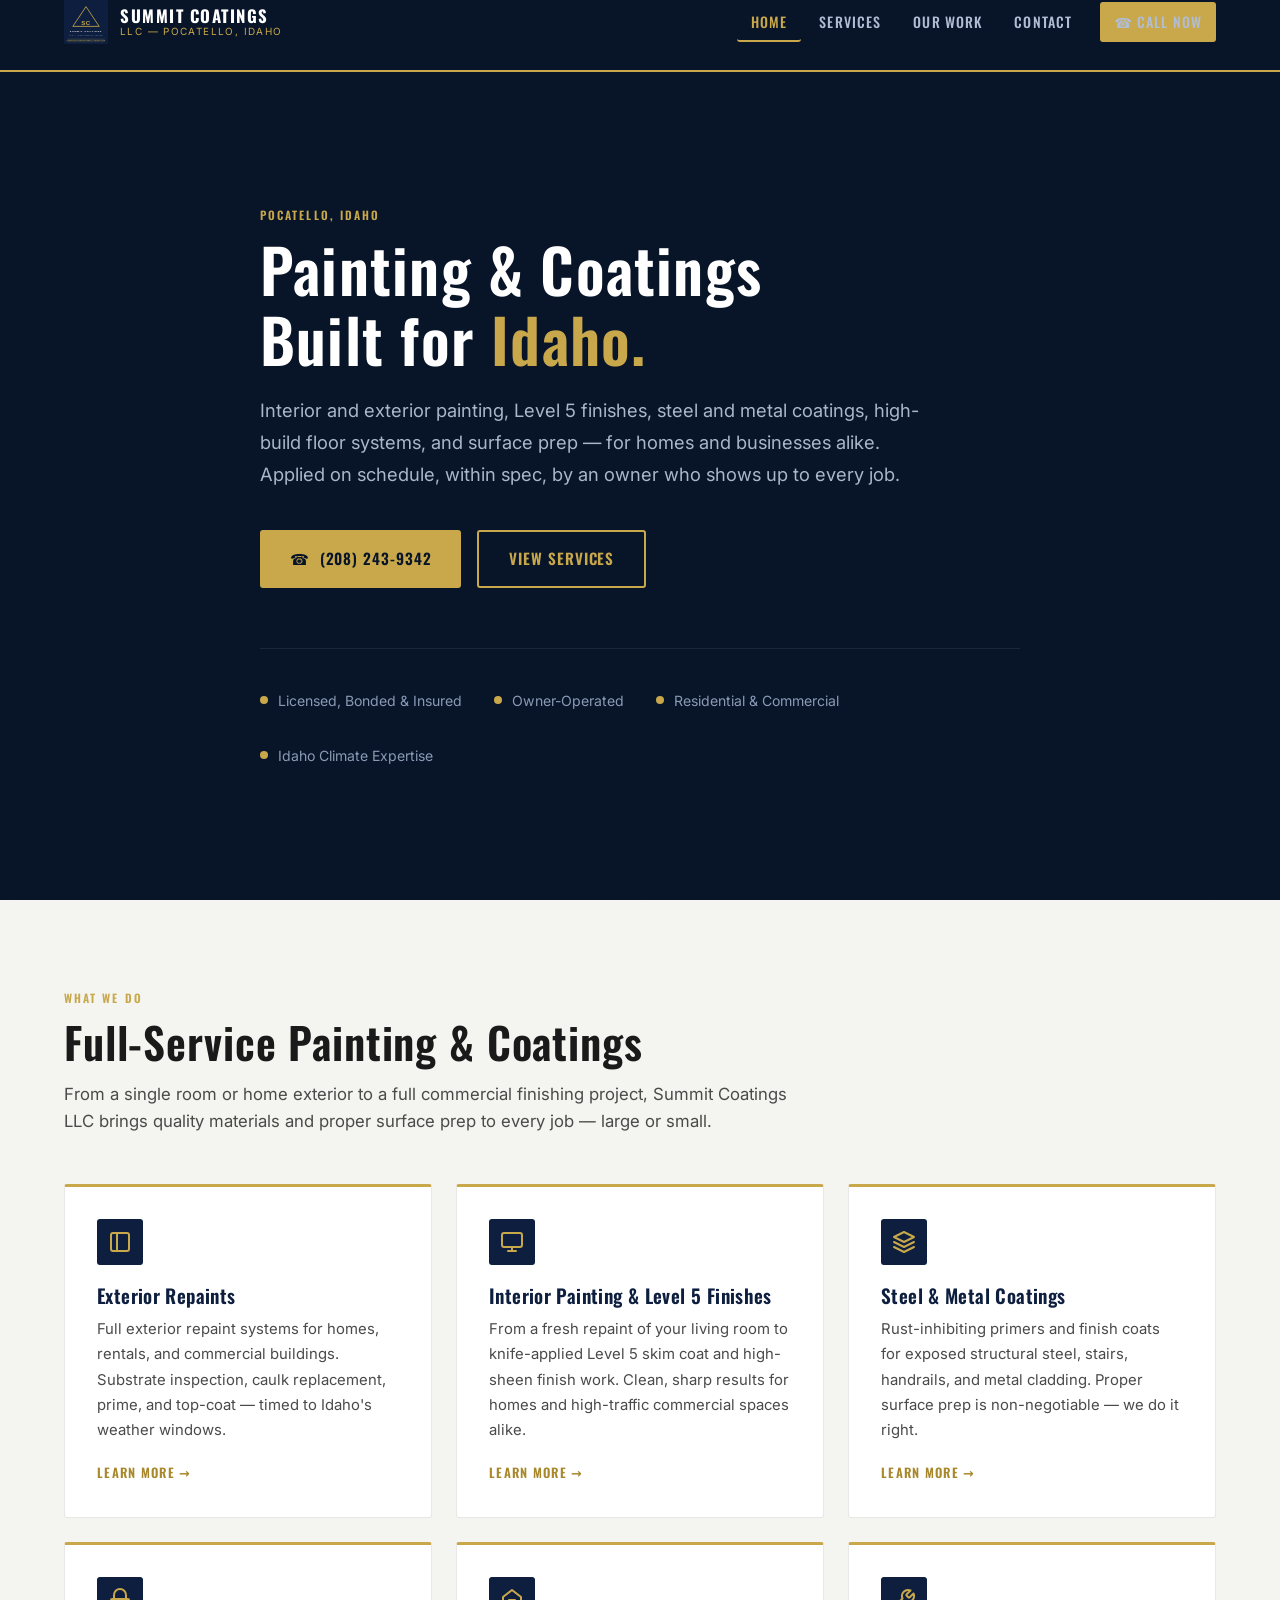
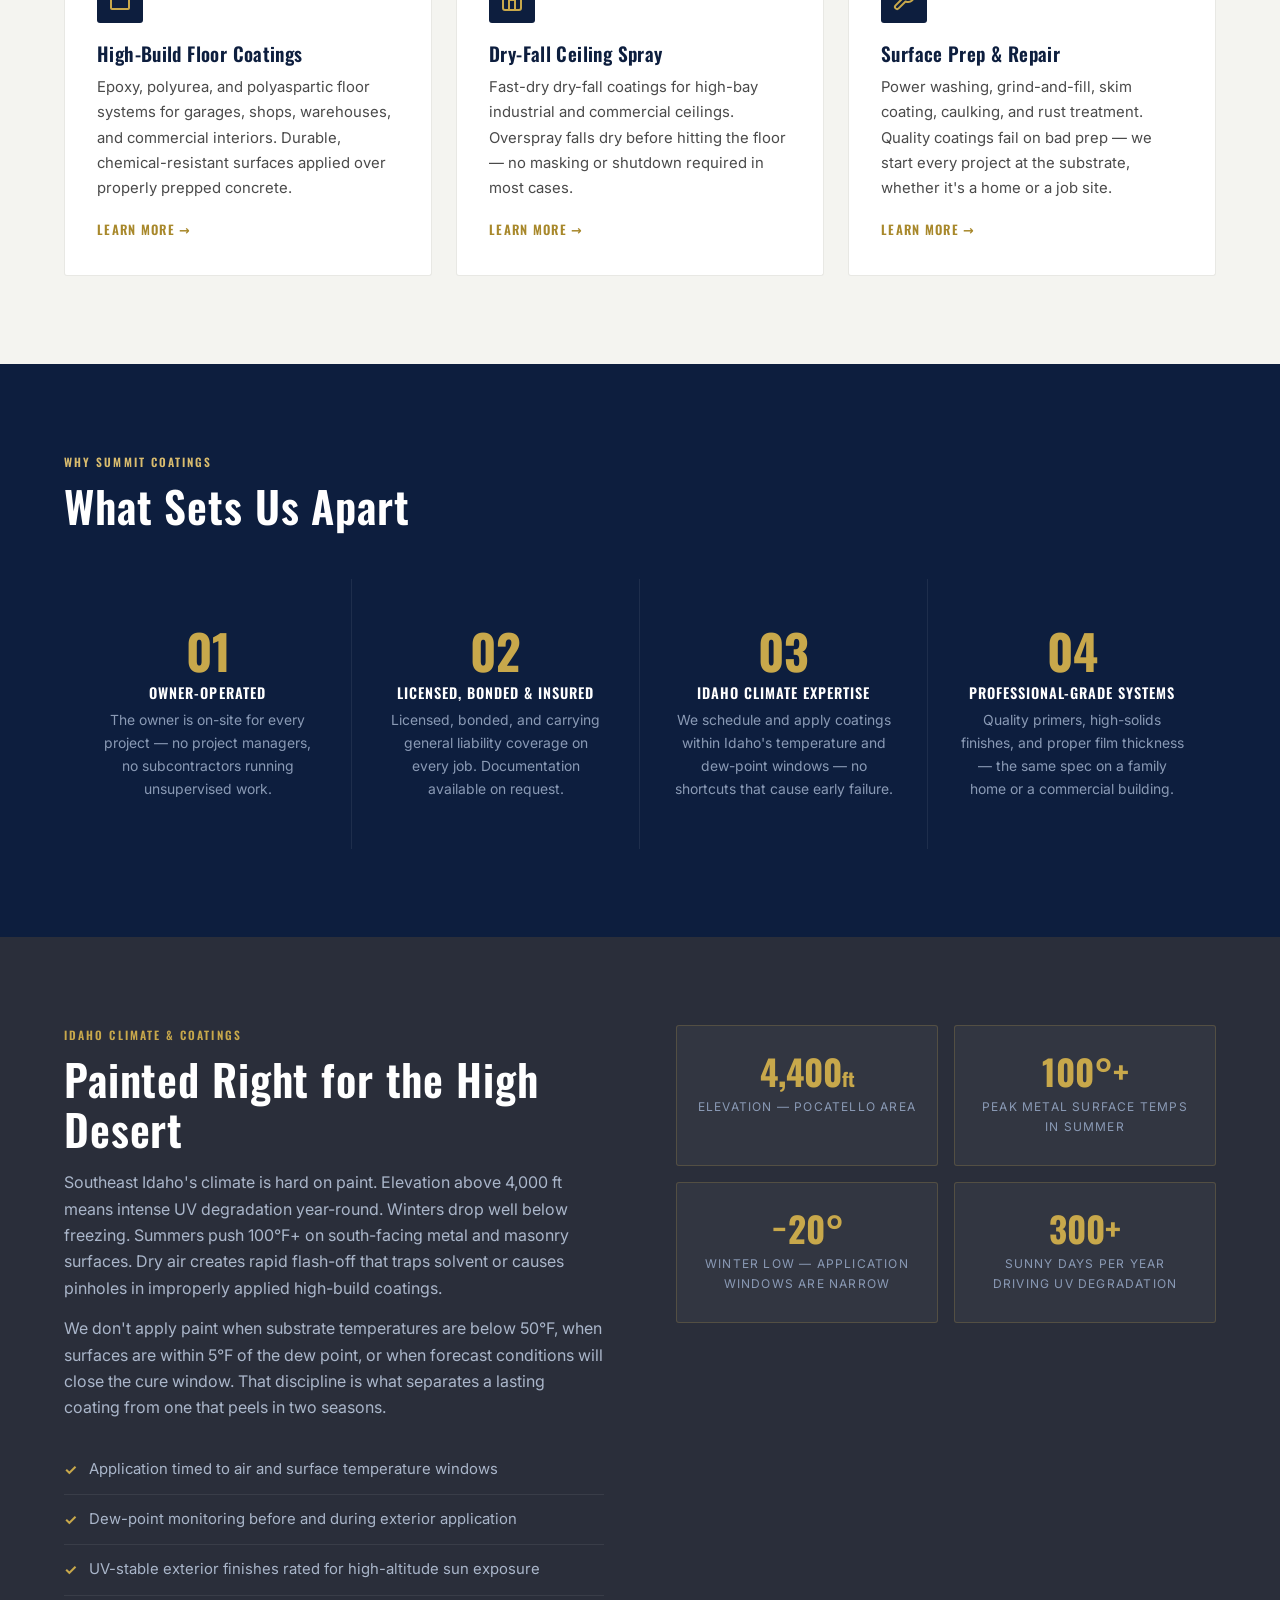
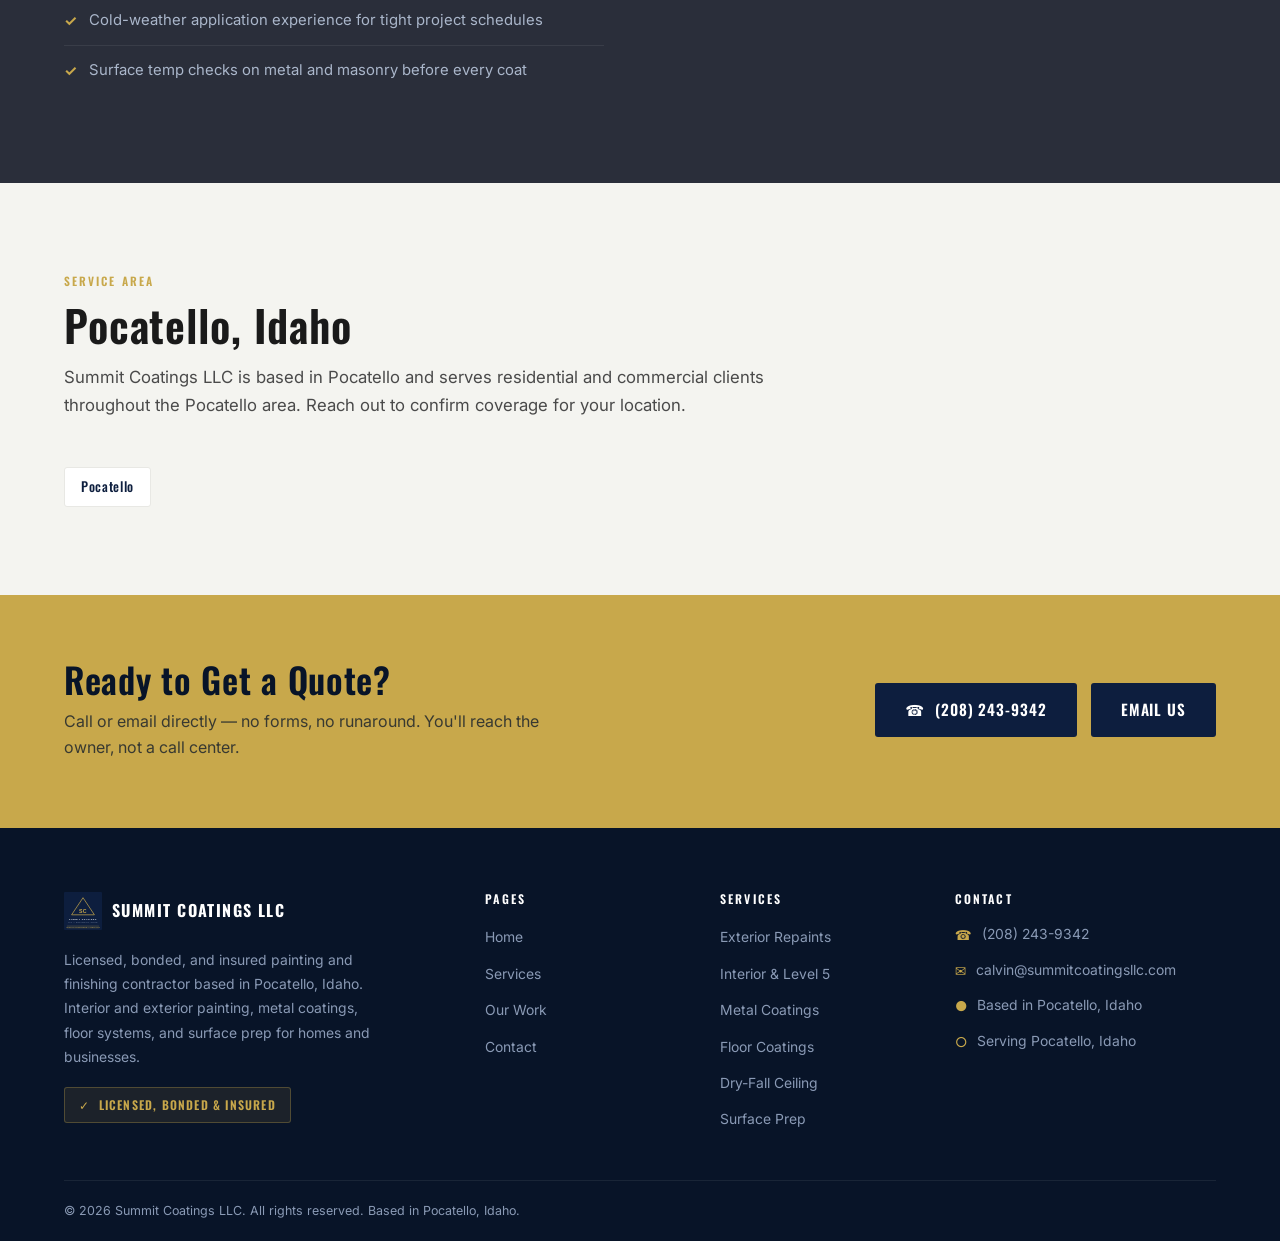
==== commit 206b3490: "Update credentials, location, tone, and portfolio structure - Credentials: "fully insured" -> "licen" ====
--- a/index.html
+++ b/index.html
@@ -3,8 +3,8 @@
 <head>
   <meta charset="UTF-8">
   <meta name="viewport" content="width=device-width, initial-scale=1.0">
-  <title>Summit Coatings LLC — Commercial Painting & Coatings | Shelley, Idaho</title>
-  <meta name="description" content="Summit Coatings LLC is a fully insured painting and finishing contractor based in Shelley, Idaho, serving the Idaho Falls–Pocatello corridor. Exterior repaints, interior Level 5 finishes, metal coatings, floor systems, and more.">
+  <title>Summit Coatings LLC — Painting & Coatings | Pocatello, Idaho</title>
+  <meta name="description" content="Summit Coatings LLC is a licensed, bonded, and insured painting and finishing contractor based in Pocatello, Idaho. Interior and exterior painting, Level 5 finishes, metal coatings, and floor systems for homes and businesses.">
   <link rel="stylesheet" href="css/styles.css">
   <!-- Favicon placeholder — add favicon.ico/favicon.svg to root when available -->
 </head>
@@ -22,7 +22,7 @@
           <img src="images/logo.svg" alt="Summit Coatings LLC" width="44" height="44">
           <div class="logo-text">
             <span class="co">Summit Coatings</span>
-            <span class="tl">LLC &mdash; Shelley, Idaho</span>
+            <span class="tl">LLC &mdash; Pocatello, Idaho</span>
           </div>
         </a>
 
@@ -64,12 +64,12 @@
 
     <div class="container">
       <div class="home-hero-content">
-        <span class="label">Shelley, Idaho &nbsp;&bull;&nbsp; Idaho Falls – Pocatello Corridor</span>
-        <h1>Commercial Coatings<br>Built for <em>Idaho.</em></h1>
+        <span class="label">Pocatello, Idaho</span>
+        <h1>Painting &amp; Coatings<br>Built for <em>Idaho.</em></h1>
         <p class="hero-sub">
-          Professional exterior repaints, interior Level&nbsp;5 finishes, steel and metal coatings,
-          high-build floor systems, and surface prep — applied on schedule, within spec,
-          by an owner who shows up to every job.
+          Interior and exterior painting, Level&nbsp;5 finishes, steel and metal coatings,
+          high-build floor systems, and surface prep — for homes and businesses alike.
+          Applied on schedule, within spec, by an owner who shows up to every job.
         </p>
         <div class="hero-actions">
           <a href="tel:+12082439342" class="btn btn--gold">&#9742;&nbsp; (208) 243-9342</a>
@@ -77,9 +77,9 @@
         </div>
 
         <div class="hero-trust">
-          <div class="trust-item"><span class="trust-dot"></span> Fully Insured</div>
+          <div class="trust-item"><span class="trust-dot"></span> Licensed, Bonded &amp; Insured</div>
           <div class="trust-item"><span class="trust-dot"></span> Owner-Operated</div>
-          <div class="trust-item"><span class="trust-dot"></span> Commercial &amp; Industrial</div>
+          <div class="trust-item"><span class="trust-dot"></span> Residential &amp; Commercial</div>
           <div class="trust-item"><span class="trust-dot"></span> Idaho Climate Expertise</div>
         </div>
       </div>
@@ -95,7 +95,7 @@
       <div class="sec-hd fade-in">
         <span class="label">What We Do</span>
         <h2>Full-Service Painting &amp; Coatings</h2>
-        <p>From a single repaint to a multi-phase industrial finishing project, Summit Coatings LLC brings commercial-grade materials and proper surface prep to every job.</p>
+        <p>From a single room or home exterior to a full commercial finishing project, Summit Coatings LLC brings quality materials and proper surface prep to every job — large or small.</p>
       </div>
 
       <div class="services-grid">
@@ -105,7 +105,7 @@
             <svg width="24" height="24" viewBox="0 0 24 24" fill="none" stroke="currentColor" stroke-width="2" stroke-linecap="round" stroke-linejoin="round"><rect x="3" y="3" width="18" height="18" rx="2"/><path d="M9 3v18"/></svg>
           </div>
           <h3>Exterior Repaints</h3>
-          <p>Full exterior repaint systems for commercial and light-industrial buildings. Substrate inspection, caulk replacement, prime, and top-coat — timed to Idaho's weather windows.</p>
+          <p>Full exterior repaint systems for homes, rentals, and commercial buildings. Substrate inspection, caulk replacement, prime, and top-coat — timed to Idaho's weather windows.</p>
           <a href="services.html#exterior" class="card-more">Learn more &rarr;</a>
         </div>
 
@@ -114,7 +114,7 @@
             <svg width="24" height="24" viewBox="0 0 24 24" fill="none" stroke="currentColor" stroke-width="2" stroke-linecap="round" stroke-linejoin="round"><rect x="2" y="3" width="20" height="14" rx="2"/><path d="M8 21h8M12 17v4"/></svg>
           </div>
           <h3>Interior Painting &amp; Level&nbsp;5 Finishes</h3>
-          <p>From standard latex repaint to knife-applied Level&nbsp;5 skim coat and high-sheen finish work. Clean, sharp results that hold up to commercial traffic.</p>
+          <p>From a fresh repaint of your living room to knife-applied Level&nbsp;5 skim coat and high-sheen finish work. Clean, sharp results for homes and high-traffic commercial spaces alike.</p>
           <a href="services.html#interior" class="card-more">Learn more &rarr;</a>
         </div>
 
@@ -132,7 +132,7 @@
             <svg width="24" height="24" viewBox="0 0 24 24" fill="none" stroke="currentColor" stroke-width="2" stroke-linecap="round" stroke-linejoin="round"><rect x="3" y="11" width="18" height="10" rx="1"/><path d="M6 11V7a6 6 0 0 1 12 0v4"/></svg>
           </div>
           <h3>High-Build Floor Coatings</h3>
-          <p>Epoxy, polyurea, and polyaspartic floor systems for warehouses, shops, and commercial interiors. Durable, chemical-resistant surfaces applied over properly prepped concrete.</p>
+          <p>Epoxy, polyurea, and polyaspartic floor systems for garages, shops, warehouses, and commercial interiors. Durable, chemical-resistant surfaces applied over properly prepped concrete.</p>
           <a href="services.html#floor" class="card-more">Learn more &rarr;</a>
         </div>
 
@@ -150,7 +150,7 @@
             <svg width="24" height="24" viewBox="0 0 24 24" fill="none" stroke="currentColor" stroke-width="2" stroke-linecap="round" stroke-linejoin="round"><path d="M14.7 6.3a1 1 0 0 0 0 1.4l1.6 1.6a1 1 0 0 0 1.4 0l3.77-3.77a6 6 0 0 1-7.94 7.94l-6.91 6.91a2.12 2.12 0 0 1-3-3l6.91-6.91a6 6 0 0 1 7.94-7.94l-3.76 3.76z"/></svg>
           </div>
           <h3>Surface Prep &amp; Repair</h3>
-          <p>Power washing, grind-and-fill, skim coating, caulking, and rust treatment. Quality coatings fail on bad prep — we start every project at the substrate.</p>
+          <p>Power washing, grind-and-fill, skim coating, caulking, and rust treatment. Quality coatings fail on bad prep — we start every project at the substrate, whether it's a home or a job site.</p>
           <a href="services.html#prep" class="card-more">Learn more &rarr;</a>
         </div>
 
@@ -172,12 +172,12 @@
         <div class="why-item fade-in delay-1">
           <div class="why-num">01</div>
           <h4>Owner-Operated</h4>
-          <p>Calvin is on-site for every project — no project managers, no subcontractors running unsupervised work.</p>
+          <p>The owner is on-site for every project — no project managers, no subcontractors running unsupervised work.</p>
         </div>
         <div class="why-item fade-in delay-2">
           <div class="why-num">02</div>
-          <h4>Fully Insured</h4>
-          <p>General liability and workers' compensation coverage on every job. Documentation available on request.</p>
+          <h4>Licensed, Bonded &amp; Insured</h4>
+          <p>Licensed, bonded, and carrying general liability coverage on every job. Documentation available on request.</p>
         </div>
         <div class="why-item fade-in delay-3">
           <div class="why-num">03</div>
@@ -186,8 +186,8 @@
         </div>
         <div class="why-item fade-in delay-4">
           <div class="why-num">04</div>
-          <h4>Commercial-Grade Systems</h4>
-          <p>Industrial primers, high-solids finishes, and proper film thickness — the same spec used on commercial and industrial projects.</p>
+          <h4>Professional-Grade Systems</h4>
+          <p>Quality primers, high-solids finishes, and proper film thickness — the same spec on a family home or a commercial building.</p>
         </div>
       </div>
     </div>
@@ -219,7 +219,7 @@
             <li><span class="cli-check">&#10003;</span> Application timed to air and surface temperature windows</li>
             <li><span class="cli-check">&#10003;</span> Dew-point monitoring before and during exterior application</li>
             <li><span class="cli-check">&#10003;</span> UV-stable exterior finishes rated for high-altitude sun exposure</li>
-            <li><span class="cli-check">&#10003;</span> Cold-weather application experience for tight commercial schedules</li>
+            <li><span class="cli-check">&#10003;</span> Cold-weather application experience for tight project schedules</li>
             <li><span class="cli-check">&#10003;</span> Surface temp checks on metal and masonry before every coat</li>
           </ul>
         </div>
@@ -228,7 +228,7 @@
           <div class="climate-stats">
             <div class="cli-stat">
               <div class="cli-val">4,400<span style="font-size:1.2rem">ft</span></div>
-              <div class="cli-lbl">Elevation — Idaho Falls area</div>
+              <div class="cli-lbl">Elevation — Pocatello area</div>
             </div>
             <div class="cli-stat">
               <div class="cli-val">100°+</div>
@@ -257,21 +257,11 @@
     <div class="container">
       <div class="sec-hd fade-in">
         <span class="label">Service Area</span>
-        <h2>Idaho Falls – Pocatello Corridor</h2>
-        <p>Summit Coatings LLC is based in Shelley and serves commercial and industrial clients throughout the corridor. Reach out to confirm coverage for your location.</p>
+        <h2>Pocatello, Idaho</h2>
+        <p>Summit Coatings LLC is based in Pocatello and serves residential and commercial clients throughout the Pocatello area. Reach out to confirm coverage for your location.</p>
       </div>
       <div class="area-tags fade-in">
-        <span class="area-tag">Idaho Falls</span>
         <span class="area-tag">Pocatello</span>
-        <span class="area-tag">Shelley</span>
-        <span class="area-tag">Blackfoot</span>
-        <span class="area-tag">Chubbuck</span>
-        <span class="area-tag">Ammon</span>
-        <span class="area-tag">Rigby</span>
-        <span class="area-tag">Rexburg</span>
-        <span class="area-tag">Aberdeen</span>
-        <span class="area-tag">American Falls</span>
-        <span class="area-tag">Surrounding Communities</span>
       </div>
     </div>
   </section>
@@ -285,11 +275,11 @@
       <div class="cta-inner">
         <div class="cta-text">
           <h2>Ready to Get a Quote?</h2>
-          <p>Call or email directly — no forms, no runaround. Calvin answers his own phone.</p>
+          <p>Call or email directly — no forms, no runaround. You'll reach the owner, not a call center.</p>
         </div>
         <div class="cta-btns">
           <a href="tel:+12082439342" class="btn btn--navy">&#9742;&nbsp; (208) 243-9342</a>
-          <a href="mailto:calvin@summitcoatingsllc.com" class="btn btn--navy">Email Calvin</a>
+          <a href="mailto:calvin@summitcoatingsllc.com" class="btn btn--navy">Email Us</a>
         </div>
       </div>
     </div>
@@ -310,8 +300,8 @@
             <img src="images/logo.svg" alt="Summit Coatings LLC" width="38" height="38">
             <span class="co">Summit Coatings LLC</span>
           </div>
-          <p>Fully insured painting and finishing contractor based in Shelley, Idaho. Exterior repaints, interior finishes, metal coatings, floor systems, and surface prep — serving the Idaho Falls–Pocatello corridor.</p>
-          <span class="f-insured">&#10003;&nbsp; Fully Insured</span>
+          <p>Licensed, bonded, and insured painting and finishing contractor based in Pocatello, Idaho. Interior and exterior painting, metal coatings, floor systems, and surface prep for homes and businesses.</p>
+          <span class="f-insured">&#10003;&nbsp; Licensed, Bonded &amp; Insured</span>
         </div>
 
         <!-- Pages -->
@@ -351,18 +341,18 @@
           </div>
           <div class="f-contact-item">
             <span class="ico">&#9679;</span>
-            <span>Shelley, Idaho 83274</span>
+            <span>Based in Pocatello, Idaho</span>
           </div>
           <div class="f-contact-item">
             <span class="ico">&#9675;</span>
-            <span>Serving the IF–Pocatello corridor</span>
+            <span>Serving Pocatello, Idaho</span>
           </div>
         </div>
 
       </div><!-- /footer-grid -->
 
       <div class="footer-bottom">
-        <p>&copy; <span id="yr"></span> Summit Coatings LLC. All rights reserved. Shelley, Idaho.</p>
+        <p>&copy; <span id="yr"></span> Summit Coatings LLC. All rights reserved. Based in Pocatello, Idaho.</p>
 
         <!-- ================================================
              LICENSE PLACEHOLDER
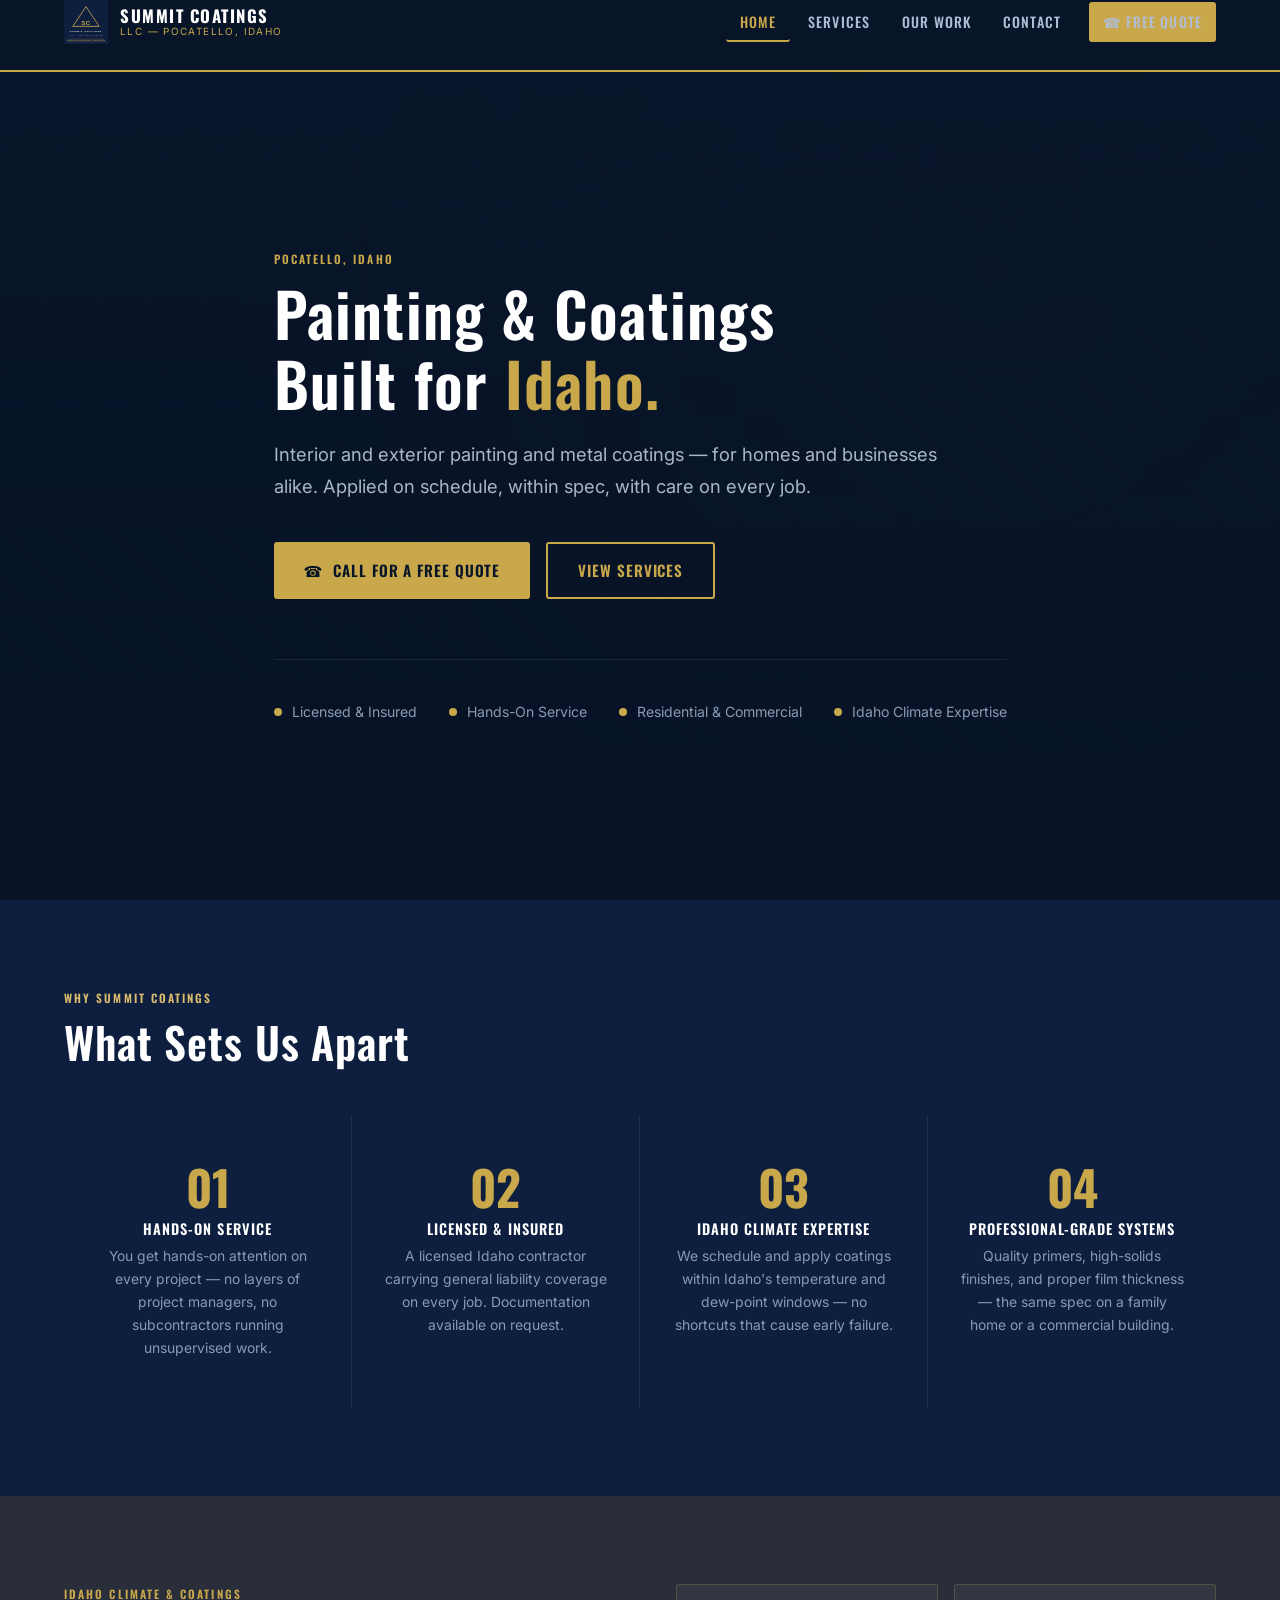
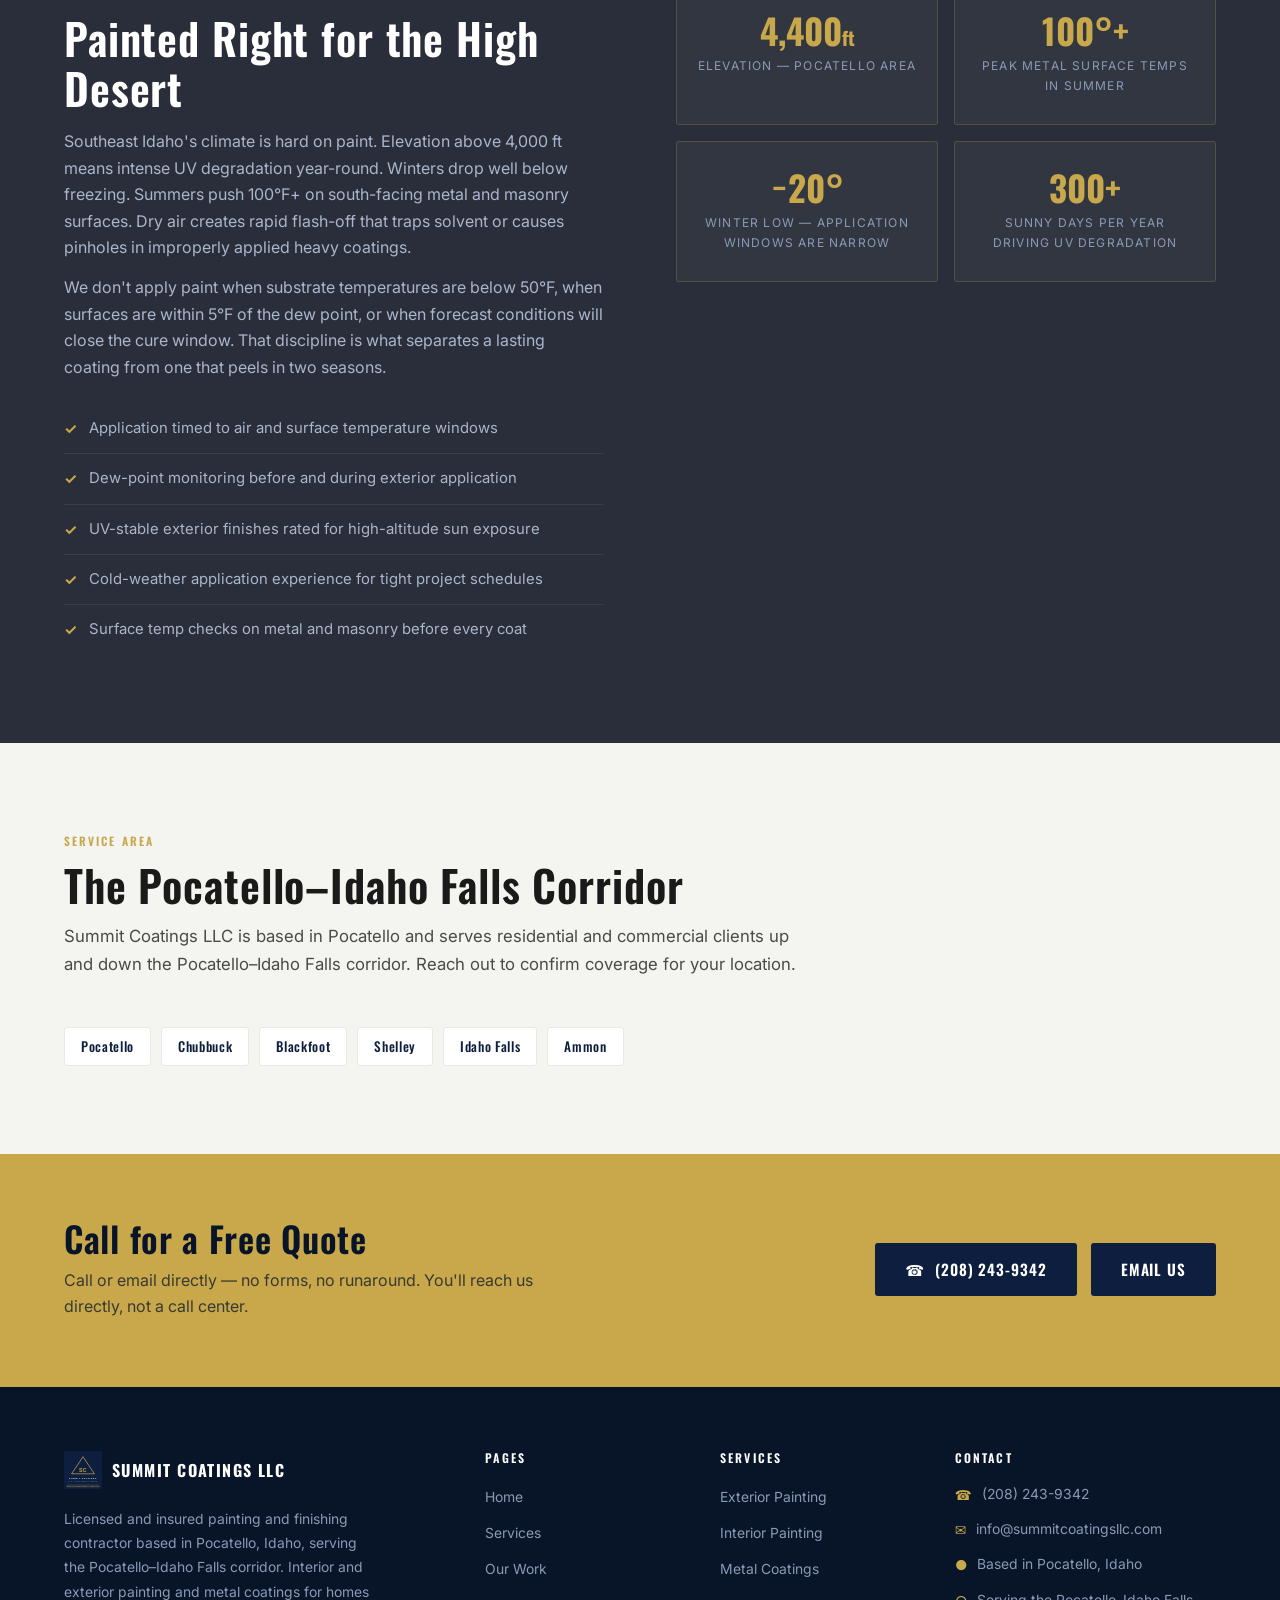
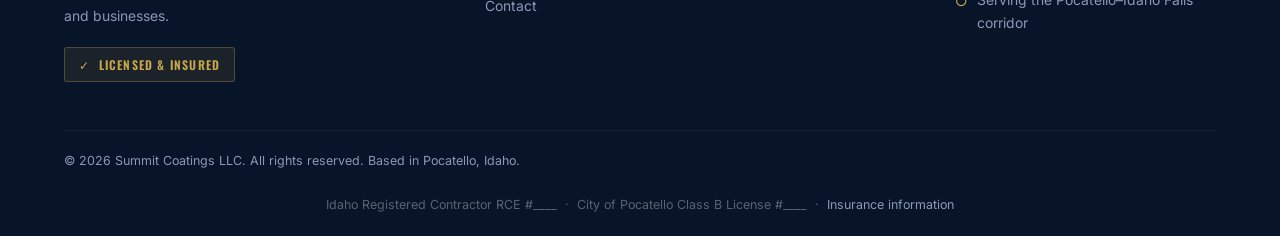
==== commit 524c631f: "Refresh: 3 services, free-quote CTAs, branded images, SEO + polish" ====
--- a/index.html
+++ b/index.html
@@ -4,11 +4,59 @@
   <meta charset="UTF-8">
   <meta name="viewport" content="width=device-width, initial-scale=1.0">
   <title>Summit Coatings LLC — Painting & Coatings | Pocatello, Idaho</title>
-  <meta name="description" content="Summit Coatings LLC is a licensed, bonded, and insured painting and finishing contractor based in Pocatello, Idaho. Interior and exterior painting, Level 5 finishes, metal coatings, and floor systems for homes and businesses.">
+  <meta name="description" content="Summit Coatings LLC is a licensed and insured painting and finishing contractor serving the Pocatello–Idaho Falls corridor in Idaho. Interior and exterior painting and metal coatings for homes and businesses.">
+  <link rel="canonical" href="https://summitcoatingsllc.com/">
+  <link rel="icon" href="images/favicon.svg" type="image/svg+xml">
+  <link rel="apple-touch-icon" href="images/apple-touch-icon.png">
+  <link rel="manifest" href="site.webmanifest">
+  <meta name="theme-color" content="#081428">
+  <link rel="preconnect" href="https://fonts.googleapis.com">
+  <link rel="preconnect" href="https://fonts.gstatic.com" crossorigin>
+  <!-- ANALYTICS PLACEHOLDER — paste your Plausible or Google Analytics snippet here.
+       Plausible example: <script defer data-domain="summitcoatingsllc.com" src="https://plausible.io/js/script.js"></script> -->
   <link rel="stylesheet" href="css/styles.css">
-  <!-- Favicon placeholder — add favicon.ico/favicon.svg to root when available -->
+
+  <!-- Open Graph / social preview -->
+  <meta property="og:type" content="website">
+  <meta property="og:site_name" content="Summit Coatings LLC">
+  <meta property="og:title" content="Summit Coatings LLC — Painting & Coatings | Pocatello–Idaho Falls, ID">
+  <meta property="og:description" content="Licensed and insured painting and coatings contractor serving the Pocatello–Idaho Falls corridor. Interior & exterior painting and metal coatings.">
+  <meta property="og:url" content="https://summitcoatingsllc.com/">
+  <meta property="og:image" content="https://summitcoatingsllc.com/images/og-image.jpg">
+  <meta name="twitter:card" content="summary_large_image">
+  <meta name="twitter:title" content="Summit Coatings LLC — Painting & Coatings">
+  <meta name="twitter:description" content="Licensed and insured painting and coatings contractor serving the Pocatello–Idaho Falls corridor.">
+  <meta name="twitter:image" content="https://summitcoatingsllc.com/images/og-image.jpg">
+
+  <!-- LocalBusiness structured data (helps local search) -->
+  <script type="application/ld+json">
+  {
+    "@context": "https://schema.org",
+    "@type": "PaintingContractor",
+    "name": "Summit Coatings LLC",
+    "image": "https://summitcoatingsllc.com/images/og-image.jpg",
+    "url": "https://summitcoatingsllc.com/",
+    "telephone": "+1-208-243-9342",
+    "email": "info@summitcoatingsllc.com",
+    "address": {
+      "@type": "PostalAddress",
+      "addressLocality": "Pocatello",
+      "addressRegion": "ID",
+      "addressCountry": "US"
+    },
+    "areaServed": [
+      { "@type": "City", "name": "Pocatello" },
+      { "@type": "City", "name": "Chubbuck" },
+      { "@type": "City", "name": "Blackfoot" },
+      { "@type": "City", "name": "Shelley" },
+      { "@type": "City", "name": "Idaho Falls" },
+      { "@type": "City", "name": "Ammon" }
+    ]
+  }
+  </script>
 </head>
 <body>
+  <a class="skip-link" href="#main">Skip to content</a>
 
   <!-- ======================================================
        HEADER
@@ -31,7 +79,7 @@
           <a href="services.html">Services</a>
           <a href="portfolio.html">Our Work</a>
           <a href="contact.html">Contact</a>
-          <a href="tel:+12082439342" class="btn btn--gold nav-cta">&#9742; Call Now</a>
+          <a href="tel:+12082439342" class="btn btn--gold nav-cta">&#9742; Free Quote</a>
         </nav>
 
         <button class="hamburger" id="hamburger" aria-label="Toggle navigation menu" aria-expanded="false">
@@ -50,7 +98,7 @@
     <a href="contact.html">Contact</a>
     <div class="mobile-cta">
       <a href="tel:+12082439342" class="btn btn--gold">&#9742;&nbsp; (208) 243-9342</a>
-      <a href="mailto:calvin@summitcoatingsllc.com" class="btn btn--outline">Email Us</a>
+      <a href="mailto:info@summitcoatingsllc.com" class="btn btn--outline">Email Us</a>
     </div>
   </nav>
 
@@ -58,7 +106,7 @@
   <!-- ======================================================
        HERO
   ====================================================== -->
-  <section class="home-hero" aria-label="Hero">
+  <section class="home-hero" id="main" aria-label="Hero">
     <!-- Replace images/hero-bg.jpg with a high-quality job site or finished project photo -->
     <div class="hero-bg" role="presentation"></div>
 
@@ -67,93 +115,21 @@
         <span class="label">Pocatello, Idaho</span>
         <h1>Painting &amp; Coatings<br>Built for <em>Idaho.</em></h1>
         <p class="hero-sub">
-          Interior and exterior painting, Level&nbsp;5 finishes, steel and metal coatings,
-          high-build floor systems, and surface prep — for homes and businesses alike.
-          Applied on schedule, within spec, by an owner who shows up to every job.
+          Interior and exterior painting and metal coatings —
+          for homes and businesses alike.
+          Applied on schedule, within spec, with care on every job.
         </p>
         <div class="hero-actions">
-          <a href="tel:+12082439342" class="btn btn--gold">&#9742;&nbsp; (208) 243-9342</a>
+          <a href="tel:+12082439342" class="btn btn--gold">&#9742;&nbsp; Call for a Free Quote</a>
           <a href="services.html" class="btn btn--outline">View Services</a>
         </div>
 
         <div class="hero-trust">
-          <div class="trust-item"><span class="trust-dot"></span> Licensed, Bonded &amp; Insured</div>
-          <div class="trust-item"><span class="trust-dot"></span> Owner-Operated</div>
+          <div class="trust-item"><span class="trust-dot"></span> Licensed &amp; Insured</div>
+          <div class="trust-item"><span class="trust-dot"></span> Hands-On Service</div>
           <div class="trust-item"><span class="trust-dot"></span> Residential &amp; Commercial</div>
           <div class="trust-item"><span class="trust-dot"></span> Idaho Climate Expertise</div>
         </div>
-      </div>
-    </div>
-  </section>
-
-
-  <!-- ======================================================
-       SERVICES OVERVIEW
-  ====================================================== -->
-  <section class="section section--tint" id="services-overview">
-    <div class="container">
-      <div class="sec-hd fade-in">
-        <span class="label">What We Do</span>
-        <h2>Full-Service Painting &amp; Coatings</h2>
-        <p>From a single room or home exterior to a full commercial finishing project, Summit Coatings LLC brings quality materials and proper surface prep to every job — large or small.</p>
-      </div>
-
-      <div class="services-grid">
-
-        <div class="svc-card fade-in delay-1">
-          <div class="card-icon" aria-hidden="true">
-            <svg width="24" height="24" viewBox="0 0 24 24" fill="none" stroke="currentColor" stroke-width="2" stroke-linecap="round" stroke-linejoin="round"><rect x="3" y="3" width="18" height="18" rx="2"/><path d="M9 3v18"/></svg>
-          </div>
-          <h3>Exterior Repaints</h3>
-          <p>Full exterior repaint systems for homes, rentals, and commercial buildings. Substrate inspection, caulk replacement, prime, and top-coat — timed to Idaho's weather windows.</p>
-          <a href="services.html#exterior" class="card-more">Learn more &rarr;</a>
-        </div>
-
-        <div class="svc-card fade-in delay-2">
-          <div class="card-icon" aria-hidden="true">
-            <svg width="24" height="24" viewBox="0 0 24 24" fill="none" stroke="currentColor" stroke-width="2" stroke-linecap="round" stroke-linejoin="round"><rect x="2" y="3" width="20" height="14" rx="2"/><path d="M8 21h8M12 17v4"/></svg>
-          </div>
-          <h3>Interior Painting &amp; Level&nbsp;5 Finishes</h3>
-          <p>From a fresh repaint of your living room to knife-applied Level&nbsp;5 skim coat and high-sheen finish work. Clean, sharp results for homes and high-traffic commercial spaces alike.</p>
-          <a href="services.html#interior" class="card-more">Learn more &rarr;</a>
-        </div>
-
-        <div class="svc-card fade-in delay-3">
-          <div class="card-icon" aria-hidden="true">
-            <svg width="24" height="24" viewBox="0 0 24 24" fill="none" stroke="currentColor" stroke-width="2" stroke-linecap="round" stroke-linejoin="round"><path d="M12 2L2 7l10 5 10-5-10-5z"/><path d="M2 17l10 5 10-5"/><path d="M2 12l10 5 10-5"/></svg>
-          </div>
-          <h3>Steel &amp; Metal Coatings</h3>
-          <p>Rust-inhibiting primers and finish coats for exposed structural steel, stairs, handrails, and metal cladding. Proper surface prep is non-negotiable — we do it right.</p>
-          <a href="services.html#metal" class="card-more">Learn more &rarr;</a>
-        </div>
-
-        <div class="svc-card fade-in delay-1">
-          <div class="card-icon" aria-hidden="true">
-            <svg width="24" height="24" viewBox="0 0 24 24" fill="none" stroke="currentColor" stroke-width="2" stroke-linecap="round" stroke-linejoin="round"><rect x="3" y="11" width="18" height="10" rx="1"/><path d="M6 11V7a6 6 0 0 1 12 0v4"/></svg>
-          </div>
-          <h3>High-Build Floor Coatings</h3>
-          <p>Epoxy, polyurea, and polyaspartic floor systems for garages, shops, warehouses, and commercial interiors. Durable, chemical-resistant surfaces applied over properly prepped concrete.</p>
-          <a href="services.html#floor" class="card-more">Learn more &rarr;</a>
-        </div>
-
-        <div class="svc-card fade-in delay-2">
-          <div class="card-icon" aria-hidden="true">
-            <svg width="24" height="24" viewBox="0 0 24 24" fill="none" stroke="currentColor" stroke-width="2" stroke-linecap="round" stroke-linejoin="round"><path d="M3 9l9-7 9 7v11a2 2 0 0 1-2 2H5a2 2 0 0 1-2-2z"/><polyline points="9 22 9 12 15 12 15 22"/></svg>
-          </div>
-          <h3>Dry-Fall Ceiling Spray</h3>
-          <p>Fast-dry dry-fall coatings for high-bay industrial and commercial ceilings. Overspray falls dry before hitting the floor — no masking or shutdown required in most cases.</p>
-          <a href="services.html#ceiling" class="card-more">Learn more &rarr;</a>
-        </div>
-
-        <div class="svc-card fade-in delay-3">
-          <div class="card-icon" aria-hidden="true">
-            <svg width="24" height="24" viewBox="0 0 24 24" fill="none" stroke="currentColor" stroke-width="2" stroke-linecap="round" stroke-linejoin="round"><path d="M14.7 6.3a1 1 0 0 0 0 1.4l1.6 1.6a1 1 0 0 0 1.4 0l3.77-3.77a6 6 0 0 1-7.94 7.94l-6.91 6.91a2.12 2.12 0 0 1-3-3l6.91-6.91a6 6 0 0 1 7.94-7.94l-3.76 3.76z"/></svg>
-          </div>
-          <h3>Surface Prep &amp; Repair</h3>
-          <p>Power washing, grind-and-fill, skim coating, caulking, and rust treatment. Quality coatings fail on bad prep — we start every project at the substrate, whether it's a home or a job site.</p>
-          <a href="services.html#prep" class="card-more">Learn more &rarr;</a>
-        </div>
-
       </div>
     </div>
   </section>
@@ -171,13 +147,13 @@
       <div class="why-grid">
         <div class="why-item fade-in delay-1">
           <div class="why-num">01</div>
-          <h4>Owner-Operated</h4>
-          <p>The owner is on-site for every project — no project managers, no subcontractors running unsupervised work.</p>
+          <h4>Hands-On Service</h4>
+          <p>You get hands-on attention on every project — no layers of project managers, no subcontractors running unsupervised work.</p>
         </div>
         <div class="why-item fade-in delay-2">
           <div class="why-num">02</div>
-          <h4>Licensed, Bonded &amp; Insured</h4>
-          <p>Licensed, bonded, and carrying general liability coverage on every job. Documentation available on request.</p>
+          <h4>Licensed &amp; Insured</h4>
+          <p>A licensed Idaho contractor carrying general liability coverage on every job. Documentation available on request.</p>
         </div>
         <div class="why-item fade-in delay-3">
           <div class="why-num">03</div>
@@ -208,7 +184,7 @@
             Southeast Idaho's climate is hard on paint. Elevation above 4,000 ft means intense UV
             degradation year-round. Winters drop well below freezing. Summers push 100°F+ on south-facing
             metal and masonry surfaces. Dry air creates rapid flash-off that traps solvent or causes
-            pinholes in improperly applied high-build coatings.
+            pinholes in improperly applied heavy coatings.
           </p>
           <p>
             We don't apply paint when substrate temperatures are below 50°F, when surfaces are within
@@ -257,11 +233,16 @@
     <div class="container">
       <div class="sec-hd fade-in">
         <span class="label">Service Area</span>
-        <h2>Pocatello, Idaho</h2>
-        <p>Summit Coatings LLC is based in Pocatello and serves residential and commercial clients throughout the Pocatello area. Reach out to confirm coverage for your location.</p>
+        <h2>The Pocatello–Idaho Falls Corridor</h2>
+        <p>Summit Coatings LLC is based in Pocatello and serves residential and commercial clients up and down the Pocatello–Idaho Falls corridor. Reach out to confirm coverage for your location.</p>
       </div>
       <div class="area-tags fade-in">
         <span class="area-tag">Pocatello</span>
+        <span class="area-tag">Chubbuck</span>
+        <span class="area-tag">Blackfoot</span>
+        <span class="area-tag">Shelley</span>
+        <span class="area-tag">Idaho Falls</span>
+        <span class="area-tag">Ammon</span>
       </div>
     </div>
   </section>
@@ -274,12 +255,12 @@
     <div class="container">
       <div class="cta-inner">
         <div class="cta-text">
-          <h2>Ready to Get a Quote?</h2>
-          <p>Call or email directly — no forms, no runaround. You'll reach the owner, not a call center.</p>
+          <h2>Call for a Free Quote</h2>
+          <p>Call or email directly — no forms, no runaround. You'll reach us directly, not a call center.</p>
         </div>
         <div class="cta-btns">
           <a href="tel:+12082439342" class="btn btn--navy">&#9742;&nbsp; (208) 243-9342</a>
-          <a href="mailto:calvin@summitcoatingsllc.com" class="btn btn--navy">Email Us</a>
+          <a href="mailto:info@summitcoatingsllc.com" class="btn btn--navy">Email Us</a>
         </div>
       </div>
     </div>
@@ -300,8 +281,8 @@
             <img src="images/logo.svg" alt="Summit Coatings LLC" width="38" height="38">
             <span class="co">Summit Coatings LLC</span>
           </div>
-          <p>Licensed, bonded, and insured painting and finishing contractor based in Pocatello, Idaho. Interior and exterior painting, metal coatings, floor systems, and surface prep for homes and businesses.</p>
-          <span class="f-insured">&#10003;&nbsp; Licensed, Bonded &amp; Insured</span>
+          <p>Licensed and insured painting and finishing contractor based in Pocatello, Idaho, serving the Pocatello–Idaho Falls corridor. Interior and exterior painting and metal coatings for homes and businesses.</p>
+          <span class="f-insured">&#10003;&nbsp; Licensed &amp; Insured</span>
         </div>
 
         <!-- Pages -->
@@ -319,12 +300,9 @@
         <div class="footer-col">
           <h4>Services</h4>
           <ul>
-            <li><a href="services.html#exterior">Exterior Repaints</a></li>
-            <li><a href="services.html#interior">Interior &amp; Level&nbsp;5</a></li>
+            <li><a href="services.html#exterior">Exterior Painting</a></li>
+            <li><a href="services.html#interior">Interior Painting</a></li>
             <li><a href="services.html#metal">Metal Coatings</a></li>
-            <li><a href="services.html#floor">Floor Coatings</a></li>
-            <li><a href="services.html#ceiling">Dry-Fall Ceiling</a></li>
-            <li><a href="services.html#prep">Surface Prep</a></li>
           </ul>
         </div>
 
@@ -337,7 +315,7 @@
           </div>
           <div class="f-contact-item">
             <span class="ico">&#9993;</span>
-            <a href="mailto:calvin@summitcoatingsllc.com">calvin@summitcoatingsllc.com</a>
+            <a href="mailto:info@summitcoatingsllc.com">info@summitcoatingsllc.com</a>
           </div>
           <div class="f-contact-item">
             <span class="ico">&#9679;</span>
@@ -345,7 +323,7 @@
           </div>
           <div class="f-contact-item">
             <span class="ico">&#9675;</span>
-            <span>Serving Pocatello, Idaho</span>
+            <span>Serving the Pocatello–Idaho Falls corridor</span>
           </div>
         </div>
 
@@ -354,17 +332,19 @@
       <div class="footer-bottom">
         <p>&copy; <span id="yr"></span> Summit Coatings LLC. All rights reserved. Based in Pocatello, Idaho.</p>
 
-        <!-- ================================================
-             LICENSE PLACEHOLDER
-             When your Idaho contractor license is issued,
-             replace this comment block with a visible span:
-             <span class="f-lic">Idaho Contractor License #RCE-XXXXXX</span>
-             ================================================ -->
-        <span class="f-lic"><!-- Idaho Contractor License # — add when issued --></span>
+        <!-- CREDENTIALS STRIP — replace ____ with your numbers; set the insurance link href to your COI -->
+        <p class="f-creds">
+          Idaho Registered Contractor RCE&nbsp;#____ &nbsp;&middot;&nbsp;
+          City of Pocatello Class&nbsp;B License&nbsp;#____ &nbsp;&middot;&nbsp;
+          <a href="#">Insurance information</a>
+        </p>
       </div>
 
     </div>
   </footer>
+
+  <!-- Sticky call bar (mobile only) -->
+  <a href="tel:+12082439342" class="mobile-call-bar">&#9742;&nbsp; Call for a Free Quote</a>
 
   <script src="js/main.js"></script>
   <script>document.getElementById('yr').textContent = new Date().getFullYear();</script>
--- a/css/styles.css
+++ b/css/styles.css
@@ -561,18 +561,37 @@
 .svc-detail:last-of-type { border-bottom: none; }
 .svc-detail-inner {
   display: grid;
-  grid-template-columns: 1fr 1fr;
-  gap: 64px;
+  grid-template-columns: 1.15fr 0.85fr;
+  gap: 56px;
   align-items: start;
 }
-.svc-detail-inner.flip { direction: rtl; }
+.svc-detail-inner.flip { direction: ltr; }
 .svc-detail-inner.flip > * { direction: ltr; }
-.svc-detail-img {
-  width: 100%;
-  aspect-ratio: 4/3;
-  object-fit: cover;
-  border-radius: var(--radius);
-  background: var(--light-grey);
+.svc-detail-icon {
+  width: 54px;
+  height: 54px;
+  background: var(--navy);
+  border-radius: var(--radius);
+  display: flex;
+  align-items: center;
+  justify-content: center;
+  color: var(--gold);
+  margin-bottom: 22px;
+}
+.svc-detail-specs {
+  background: var(--off-white);
+  border: 1px solid var(--light-grey);
+  border-top: 3px solid var(--gold);
+  border-radius: var(--radius);
+  padding: 26px 30px;
+}
+.svc-detail-specs h4 {
+  font-family: var(--font-heading);
+  font-size: 0.72rem;
+  letter-spacing: 0.15em;
+  text-transform: uppercase;
+  color: var(--graphite-pale);
+  margin-bottom: 6px;
 }
 /* =============================================
    IMAGE PLACEHOLDERS
@@ -636,11 +655,11 @@
 .img-placeholder.ph-square::before { font-size: 0.5rem; padding: 2px 6px; margin-bottom: 4px; }
 .img-placeholder.ph-square .ph-name { font-size: 0.55rem; padding: 0 4px; }
 .img-placeholder.ph-square .ph-label { display: none; }
-.svc-detail-text h3 {
+.svc-detail-head h3 {
   color: var(--navy);
   margin-bottom: 14px;
 }
-.svc-detail-text p {
+.svc-detail-head p {
   color: var(--text-mid);
   margin-bottom: 14px;
   max-width: none;
@@ -947,6 +966,69 @@
   /* Example: Idaho Contractor License #RCE-XXXXXX */
 }
 
+/* Credentials + contact strip at the very bottom of the footer */
+.f-creds {
+  width: 100%;
+  max-width: none;
+  margin-top: 6px;
+  font-size: 0.74rem;
+  line-height: 1.8;
+  color: var(--graphite-pale);
+  text-align: center;
+}
+.f-creds a {
+  color: var(--text-light);
+  transition: color var(--ease);
+}
+.f-creds a:hover { color: var(--gold); }
+
+/* Offset anchor jumps so the fixed header doesn't cover section headings */
+[id] { scroll-margin-top: calc(var(--header-h) + 20px); }
+
+/* Skip-to-content link (accessibility) — visible only on keyboard focus */
+.skip-link {
+  position: absolute;
+  left: -9999px;
+  top: 0;
+  z-index: 2000;
+  background: var(--gold);
+  color: var(--navy-dark);
+  padding: 10px 18px;
+  font-family: var(--font-heading);
+  font-weight: 600;
+  letter-spacing: 0.06em;
+  text-transform: uppercase;
+  border-radius: 0 0 var(--radius) 0;
+}
+.skip-link:focus { left: 0; top: 0; }
+
+/* =============================================
+   STICKY MOBILE CALL BAR
+   ============================================= */
+.mobile-call-bar { display: none; }
+@media (max-width: 768px) {
+  .mobile-call-bar {
+    display: flex;
+    align-items: center;
+    justify-content: center;
+    gap: 8px;
+    position: fixed;
+    left: 0; right: 0; bottom: 0;
+    z-index: 900;
+    background: var(--gold);
+    color: var(--navy-dark);
+    font-family: var(--font-heading);
+    font-weight: 600;
+    font-size: 1rem;
+    letter-spacing: 0.06em;
+    text-transform: uppercase;
+    padding: 15px 16px;
+    border-top: 2px solid var(--gold-dark);
+    box-shadow: 0 -4px 20px rgba(0,0,0,0.28);
+  }
+  body { padding-bottom: 58px; }
+}
+
 /* =============================================
    ANIMATIONS
    ============================================= */
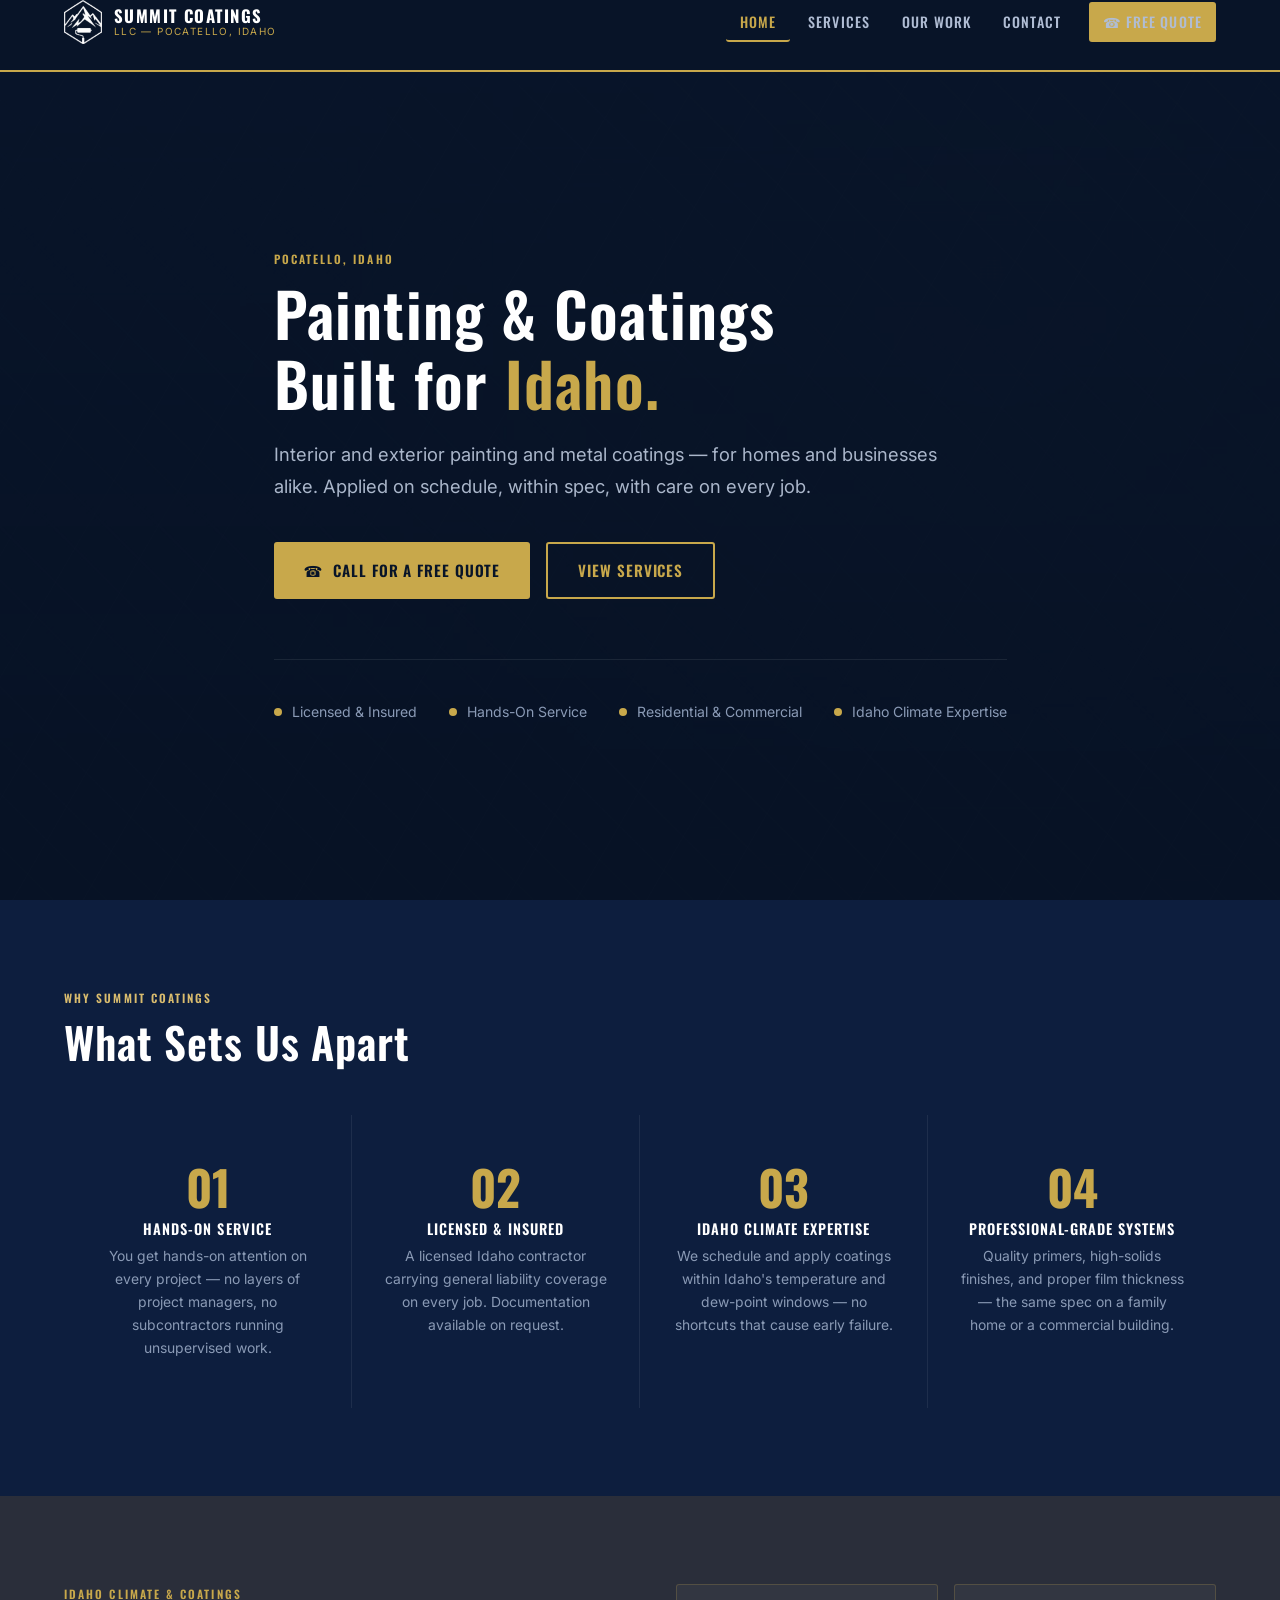
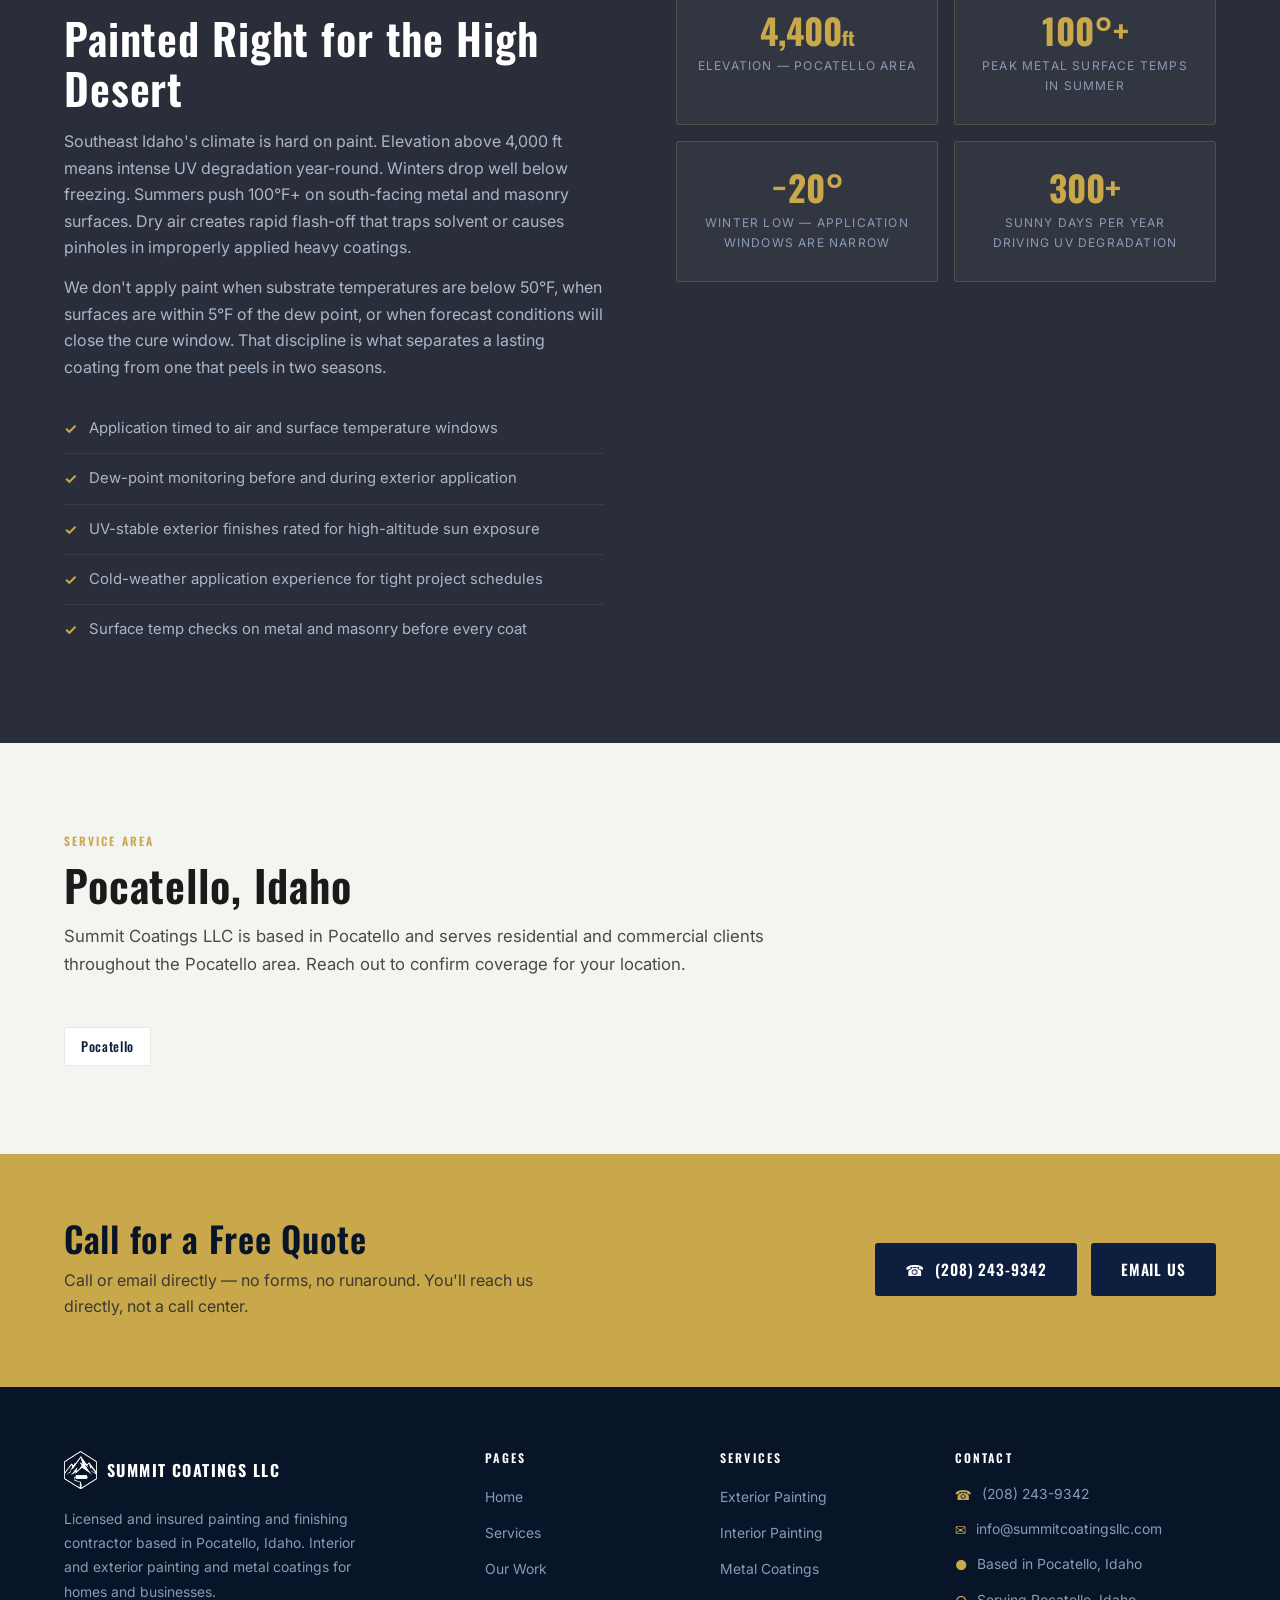
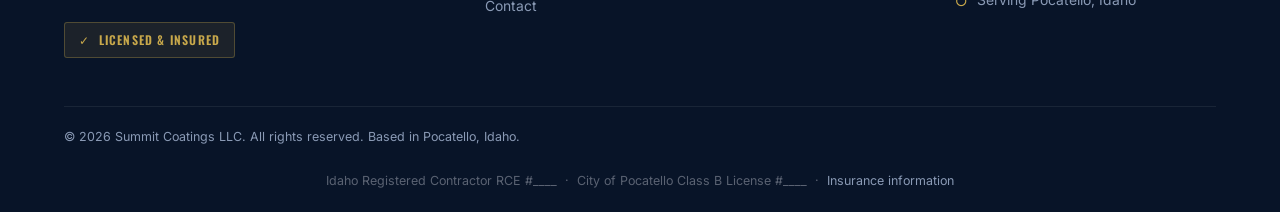
==== commit 2cd983bb: "Add real logo and 5 project photos with titles/descriptions" ====
--- a/index.html
+++ b/index.html
@@ -4,7 +4,7 @@
   <meta charset="UTF-8">
   <meta name="viewport" content="width=device-width, initial-scale=1.0">
   <title>Summit Coatings LLC — Painting & Coatings | Pocatello, Idaho</title>
-  <meta name="description" content="Summit Coatings LLC is a licensed and insured painting and finishing contractor serving the Pocatello–Idaho Falls corridor in Idaho. Interior and exterior painting and metal coatings for homes and businesses.">
+  <meta name="description" content="Summit Coatings LLC is a licensed and insured painting and finishing contractor based in Pocatello, Idaho. Interior and exterior painting and metal coatings for homes and businesses.">
   <link rel="canonical" href="https://summitcoatingsllc.com/">
   <link rel="icon" href="images/favicon.svg" type="image/svg+xml">
   <link rel="apple-touch-icon" href="images/apple-touch-icon.png">
@@ -19,13 +19,13 @@
   <!-- Open Graph / social preview -->
   <meta property="og:type" content="website">
   <meta property="og:site_name" content="Summit Coatings LLC">
-  <meta property="og:title" content="Summit Coatings LLC — Painting & Coatings | Pocatello–Idaho Falls, ID">
-  <meta property="og:description" content="Licensed and insured painting and coatings contractor serving the Pocatello–Idaho Falls corridor. Interior & exterior painting and metal coatings.">
+  <meta property="og:title" content="Summit Coatings LLC — Painting & Coatings | Pocatello, ID">
+  <meta property="og:description" content="Licensed and insured painting and coatings contractor in Pocatello, Idaho. Interior & exterior painting and metal coatings.">
   <meta property="og:url" content="https://summitcoatingsllc.com/">
   <meta property="og:image" content="https://summitcoatingsllc.com/images/og-image.jpg">
   <meta name="twitter:card" content="summary_large_image">
   <meta name="twitter:title" content="Summit Coatings LLC — Painting & Coatings">
-  <meta name="twitter:description" content="Licensed and insured painting and coatings contractor serving the Pocatello–Idaho Falls corridor.">
+  <meta name="twitter:description" content="Licensed and insured painting and coatings contractor in Pocatello, Idaho.">
   <meta name="twitter:image" content="https://summitcoatingsllc.com/images/og-image.jpg">
 
   <!-- LocalBusiness structured data (helps local search) -->
@@ -44,14 +44,7 @@
       "addressRegion": "ID",
       "addressCountry": "US"
     },
-    "areaServed": [
-      { "@type": "City", "name": "Pocatello" },
-      { "@type": "City", "name": "Chubbuck" },
-      { "@type": "City", "name": "Blackfoot" },
-      { "@type": "City", "name": "Shelley" },
-      { "@type": "City", "name": "Idaho Falls" },
-      { "@type": "City", "name": "Ammon" }
-    ]
+    "areaServed": { "@type": "City", "name": "Pocatello" }
   }
   </script>
 </head>
@@ -66,8 +59,8 @@
       <div class="header-inner">
 
         <a href="index.html" class="site-logo">
-          <!-- Replace images/logo.svg with your actual logo file (PNG or SVG recommended) -->
-          <img src="images/logo.svg" alt="Summit Coatings LLC" width="44" height="44">
+          <!-- Replace images/logo-icon.png with your actual logo file (PNG or SVG recommended) -->
+          <img src="images/logo-icon.png" alt="Summit Coatings LLC" width="44" height="44">
           <div class="logo-text">
             <span class="co">Summit Coatings</span>
             <span class="tl">LLC &mdash; Pocatello, Idaho</span>
@@ -233,16 +226,11 @@
     <div class="container">
       <div class="sec-hd fade-in">
         <span class="label">Service Area</span>
-        <h2>The Pocatello–Idaho Falls Corridor</h2>
-        <p>Summit Coatings LLC is based in Pocatello and serves residential and commercial clients up and down the Pocatello–Idaho Falls corridor. Reach out to confirm coverage for your location.</p>
+        <h2>Pocatello, Idaho</h2>
+        <p>Summit Coatings LLC is based in Pocatello and serves residential and commercial clients throughout the Pocatello area. Reach out to confirm coverage for your location.</p>
       </div>
       <div class="area-tags fade-in">
         <span class="area-tag">Pocatello</span>
-        <span class="area-tag">Chubbuck</span>
-        <span class="area-tag">Blackfoot</span>
-        <span class="area-tag">Shelley</span>
-        <span class="area-tag">Idaho Falls</span>
-        <span class="area-tag">Ammon</span>
       </div>
     </div>
   </section>
@@ -277,11 +265,11 @@
         <!-- Brand -->
         <div class="footer-brand">
           <div class="f-logo">
-            <!-- Replace images/logo.svg with your actual logo file -->
-            <img src="images/logo.svg" alt="Summit Coatings LLC" width="38" height="38">
+            <!-- Replace images/logo-icon.png with your actual logo file -->
+            <img src="images/logo-icon.png" alt="Summit Coatings LLC" width="38" height="38">
             <span class="co">Summit Coatings LLC</span>
           </div>
-          <p>Licensed and insured painting and finishing contractor based in Pocatello, Idaho, serving the Pocatello–Idaho Falls corridor. Interior and exterior painting and metal coatings for homes and businesses.</p>
+          <p>Licensed and insured painting and finishing contractor based in Pocatello, Idaho. Interior and exterior painting and metal coatings for homes and businesses.</p>
           <span class="f-insured">&#10003;&nbsp; Licensed &amp; Insured</span>
         </div>
 
@@ -323,7 +311,7 @@
           </div>
           <div class="f-contact-item">
             <span class="ico">&#9675;</span>
-            <span>Serving the Pocatello–Idaho Falls corridor</span>
+            <span>Serving Pocatello, Idaho</span>
           </div>
         </div>
 
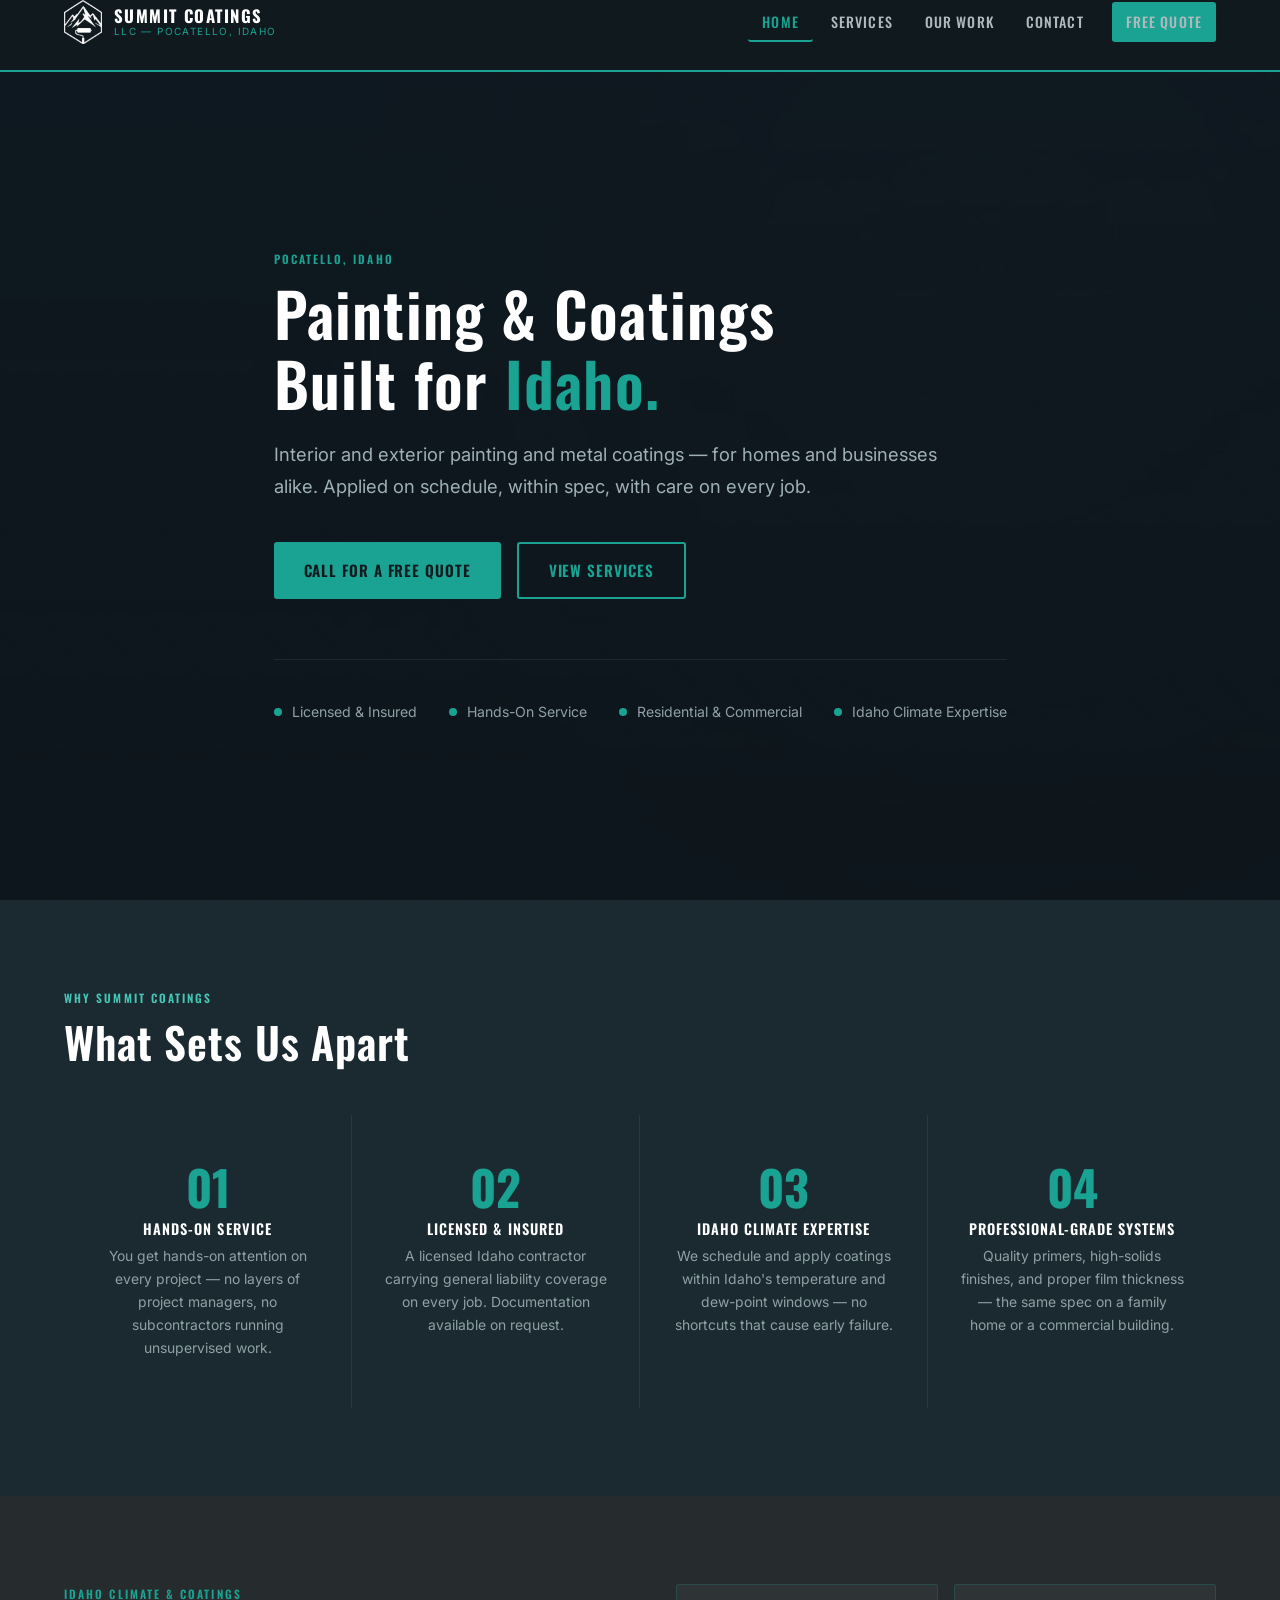
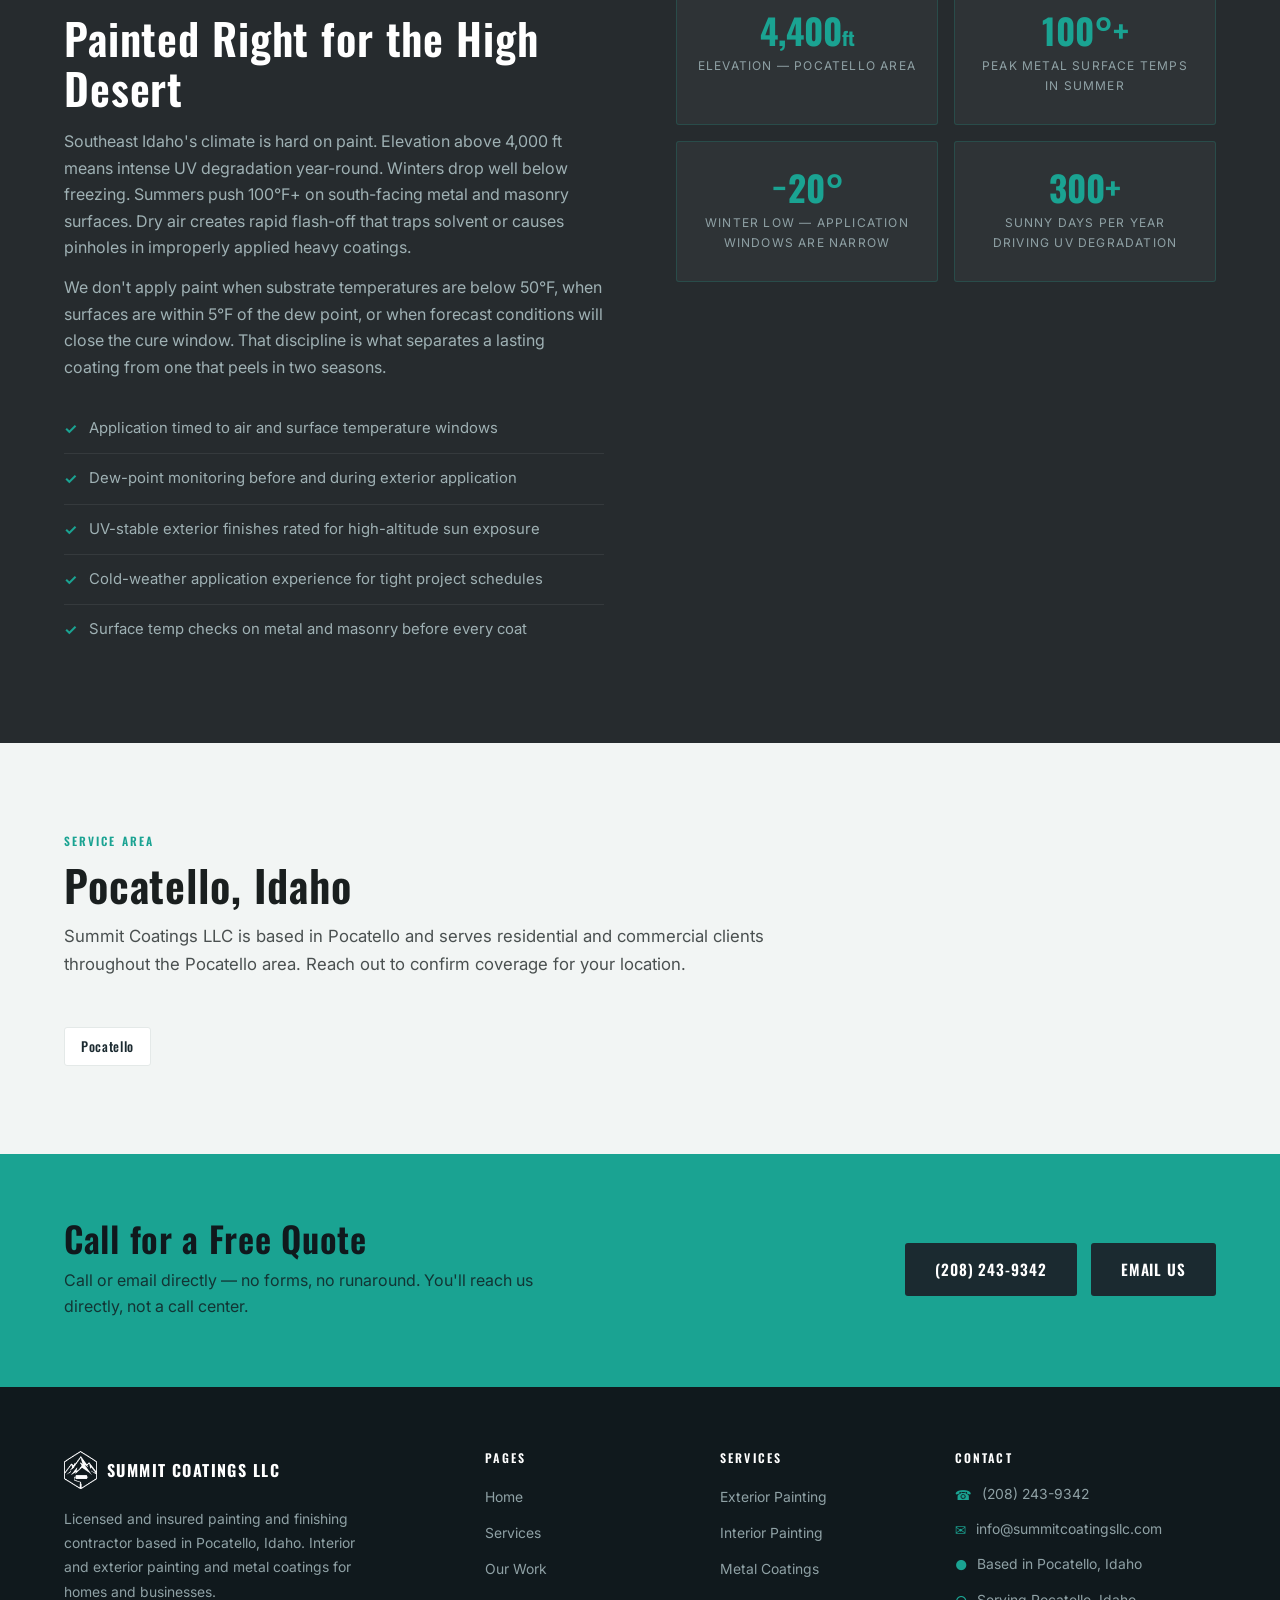
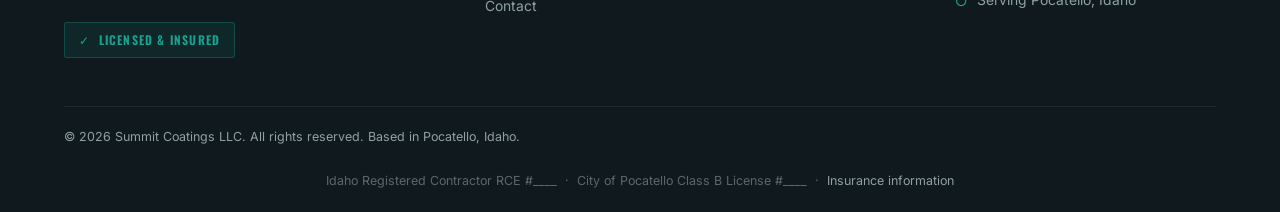
==== commit ae572ec1: "New teal color scheme; remove phone emoji from buttons" ====
--- a/index.html
+++ b/index.html
@@ -72,7 +72,7 @@
           <a href="services.html">Services</a>
           <a href="portfolio.html">Our Work</a>
           <a href="contact.html">Contact</a>
-          <a href="tel:+12082439342" class="btn btn--gold nav-cta">&#9742; Free Quote</a>
+          <a href="tel:+12082439342" class="btn btn--gold nav-cta">Free Quote</a>
         </nav>
 
         <button class="hamburger" id="hamburger" aria-label="Toggle navigation menu" aria-expanded="false">
@@ -90,7 +90,7 @@
     <a href="portfolio.html">Our Work</a>
     <a href="contact.html">Contact</a>
     <div class="mobile-cta">
-      <a href="tel:+12082439342" class="btn btn--gold">&#9742;&nbsp; (208) 243-9342</a>
+      <a href="tel:+12082439342" class="btn btn--gold">(208) 243-9342</a>
       <a href="mailto:info@summitcoatingsllc.com" class="btn btn--outline">Email Us</a>
     </div>
   </nav>
@@ -113,7 +113,7 @@
           Applied on schedule, within spec, with care on every job.
         </p>
         <div class="hero-actions">
-          <a href="tel:+12082439342" class="btn btn--gold">&#9742;&nbsp; Call for a Free Quote</a>
+          <a href="tel:+12082439342" class="btn btn--gold">Call for a Free Quote</a>
           <a href="services.html" class="btn btn--outline">View Services</a>
         </div>
 
@@ -247,7 +247,7 @@
           <p>Call or email directly — no forms, no runaround. You'll reach us directly, not a call center.</p>
         </div>
         <div class="cta-btns">
-          <a href="tel:+12082439342" class="btn btn--navy">&#9742;&nbsp; (208) 243-9342</a>
+          <a href="tel:+12082439342" class="btn btn--navy">(208) 243-9342</a>
           <a href="mailto:info@summitcoatingsllc.com" class="btn btn--navy">Email Us</a>
         </div>
       </div>
@@ -332,7 +332,7 @@
   </footer>
 
   <!-- Sticky call bar (mobile only) -->
-  <a href="tel:+12082439342" class="mobile-call-bar">&#9742;&nbsp; Call for a Free Quote</a>
+  <a href="tel:+12082439342" class="mobile-call-bar">Call for a Free Quote</a>
 
   <script src="js/main.js"></script>
   <script>document.getElementById('yr').textContent = new Date().getFullYear();</script>
--- a/css/styles.css
+++ b/css/styles.css
@@ -8,21 +8,22 @@
 
 /* --- CSS Custom Properties --- */
 :root {
-  --navy:          #0d1e3e;
-  --navy-dark:     #081428;
-  --navy-mid:      #162a52;
-  --graphite:      #2a2e3a;
-  --graphite-mid:  #3d4251;
-  --graphite-pale: #5a6272;
-  --gold:          #c8a84b;
-  --gold-light:    #d9bc6e;
-  --gold-dark:     #a8882b;
+  /* Charcoal + teal palette (dark base keeps the white logo legible) */
+  --navy:          #1b2a30;
+  --navy-dark:     #10191d;
+  --navy-mid:      #284048;
+  --graphite:      #262b2e;
+  --graphite-mid:  #394146;
+  --graphite-pale: #5c676c;
+  --gold:          #1aa392;
+  --gold-light:    #45c6b6;
+  --gold-dark:     #0e7d70;
   --white:         #ffffff;
-  --off-white:     #f4f4f0;
-  --light-grey:    #e8e8e4;
-  --text-dark:     #1a1a1a;
-  --text-mid:      #4a4a4a;
-  --text-light:    #8a9ab5;
+  --off-white:     #f2f5f4;
+  --light-grey:    #e4e9e8;
+  --text-dark:     #1a1f1f;
+  --text-mid:      #4a5050;
+  --text-light:    #8fa1a5;
 
   --font-heading: 'Oswald', system-ui, sans-serif;
   --font-body:    'Inter', system-ui, -apple-system, sans-serif;
@@ -188,7 +189,7 @@
   font-weight: 500;
   letter-spacing: 0.08em;
   text-transform: uppercase;
-  color: #b0bdd4;
+  color: #aebabd;
   padding: 8px 14px;
   border-radius: var(--radius);
   transition: color var(--ease);
@@ -338,7 +339,7 @@
 }
 .hero-sub {
   font-size: clamp(1rem, 2vw, 1.15rem);
-  color: #aab6ca;
+  color: #9fb1b4;
   margin-bottom: 40px;
   max-width: 56ch;
   line-height: 1.75;
@@ -361,7 +362,7 @@
   align-items: center;
   gap: 10px;
   font-size: 0.88rem;
-  color: #8a9ab5;
+  color: #8fa1a5;
 }
 .trust-dot {
   width: 8px;
@@ -471,7 +472,7 @@
   align-items: start;
 }
 .climate-wrap h2       { color: var(--white); margin-bottom: 16px; }
-.climate-wrap > div p  { color: #aab6ca; max-width: none; margin-bottom: 14px; }
+.climate-wrap > div p  { color: #9fb1b4; max-width: none; margin-bottom: 14px; }
 .climate-list { margin-top: 24px; }
 .climate-list li {
   display: flex;
@@ -479,7 +480,7 @@
   gap: 12px;
   padding: 13px 0;
   border-bottom: 1px solid rgba(255,255,255,0.07);
-  color: #aab6ca;
+  color: #9fb1b4;
   font-size: 0.93rem;
   line-height: 1.5;
 }
@@ -492,7 +493,7 @@
 }
 .cli-stat {
   background: rgba(255,255,255,0.04);
-  border: 1px solid rgba(200,168,75,0.22);
+  border: 1px solid rgba(26,163,146,0.22);
   padding: 28px 20px;
   border-radius: var(--radius);
   text-align: center;
@@ -548,7 +549,7 @@
   flex-wrap: wrap;
 }
 .cta-inner h2 { color: var(--navy-dark); margin-bottom: 8px; font-size: clamp(1.5rem, 3vw, 2.2rem); }
-.cta-inner p  { color: rgba(8,20,40,0.75); max-width: 50ch; }
+.cta-inner p  { color: rgba(16,25,29,0.8); max-width: 50ch; }
 .cta-btns { display: flex; gap: 14px; flex-wrap: wrap; flex-shrink: 0; }
 
 /* =============================================
@@ -693,7 +694,7 @@
   border-left: 4px solid var(--gold);
   margin-top: 24px;
 }
-.callout p { color: #aab6ca; max-width: none; font-size: 0.93rem; }
+.callout p { color: #9fb1b4; max-width: none; font-size: 0.93rem; }
 .callout strong { color: var(--gold-light); }
 
 /* =============================================
@@ -833,7 +834,7 @@
   border-radius: var(--radius);
 }
 .contact-aside h3 { color: var(--gold); margin-bottom: 16px; font-size: 1.15rem; }
-.contact-aside p  { color: #aab6ca; font-size: 0.93rem; max-width: none; margin-bottom: 14px; line-height: 1.7; }
+.contact-aside p  { color: #9fb1b4; font-size: 0.93rem; max-width: none; margin-bottom: 14px; line-height: 1.7; }
 .contact-aside h3 + p { margin-top: 0; }
 
 .area-grid {
@@ -847,18 +848,18 @@
   align-items: center;
   gap: 8px;
   font-size: 0.88rem;
-  color: #aab6ca;
+  color: #9fb1b4;
 }
 .area-grid li::before { content: '›'; color: var(--gold); font-weight: 700; }
 
 .contact-note {
   margin-top: 24px;
   padding: 16px 20px;
-  background: rgba(200,168,75,0.1);
-  border: 1px solid rgba(200,168,75,0.25);
+  background: rgba(26,163,146,0.1);
+  border: 1px solid rgba(26,163,146,0.25);
   border-radius: var(--radius);
   font-size: 0.85rem;
-  color: #aab6ca;
+  color: #9fb1b4;
   line-height: 1.6;
 }
 .contact-note strong { color: var(--gold-light); }
@@ -903,8 +904,8 @@
   display: inline-flex;
   align-items: center;
   gap: 8px;
-  background: rgba(200,168,75,0.1);
-  border: 1px solid rgba(200,168,75,0.3);
+  background: rgba(26,163,146,0.1);
+  border: 1px solid rgba(26,163,146,0.3);
   padding: 7px 14px;
   border-radius: var(--radius);
   font-size: 0.75rem;
